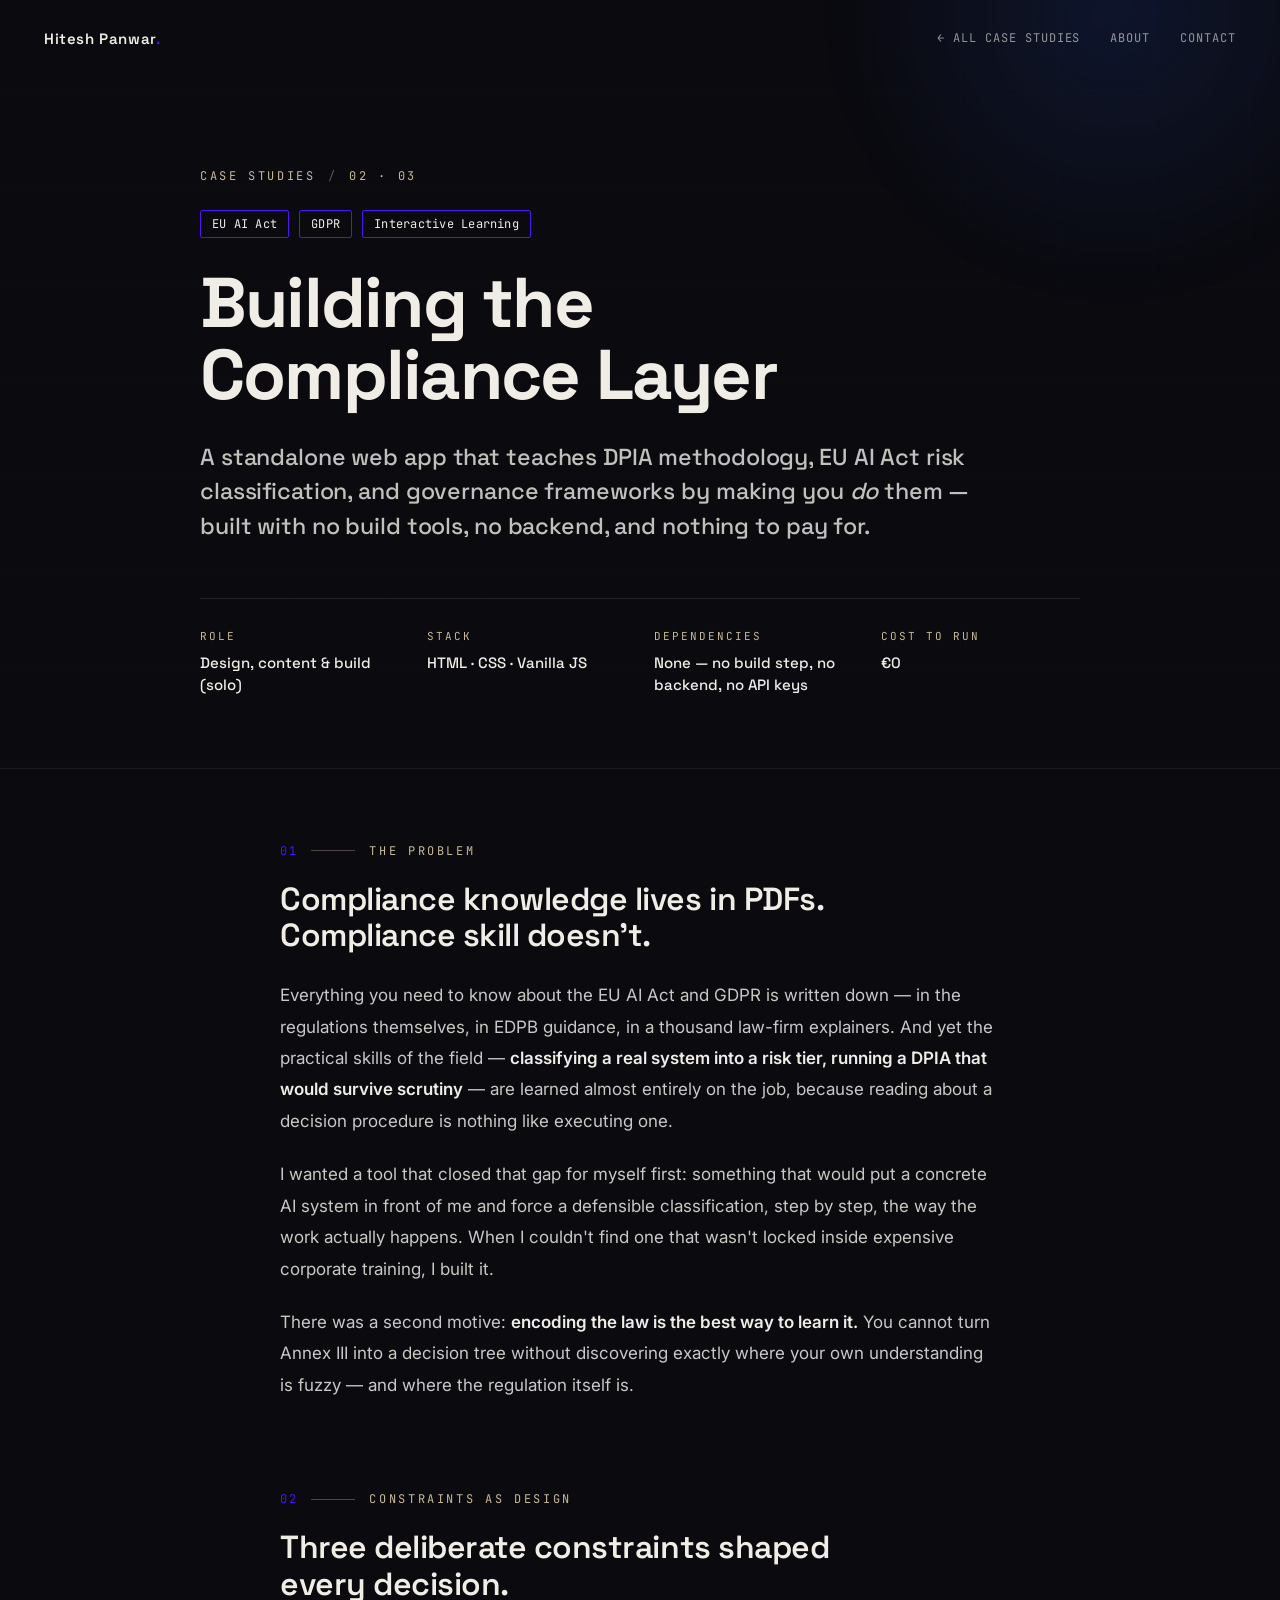
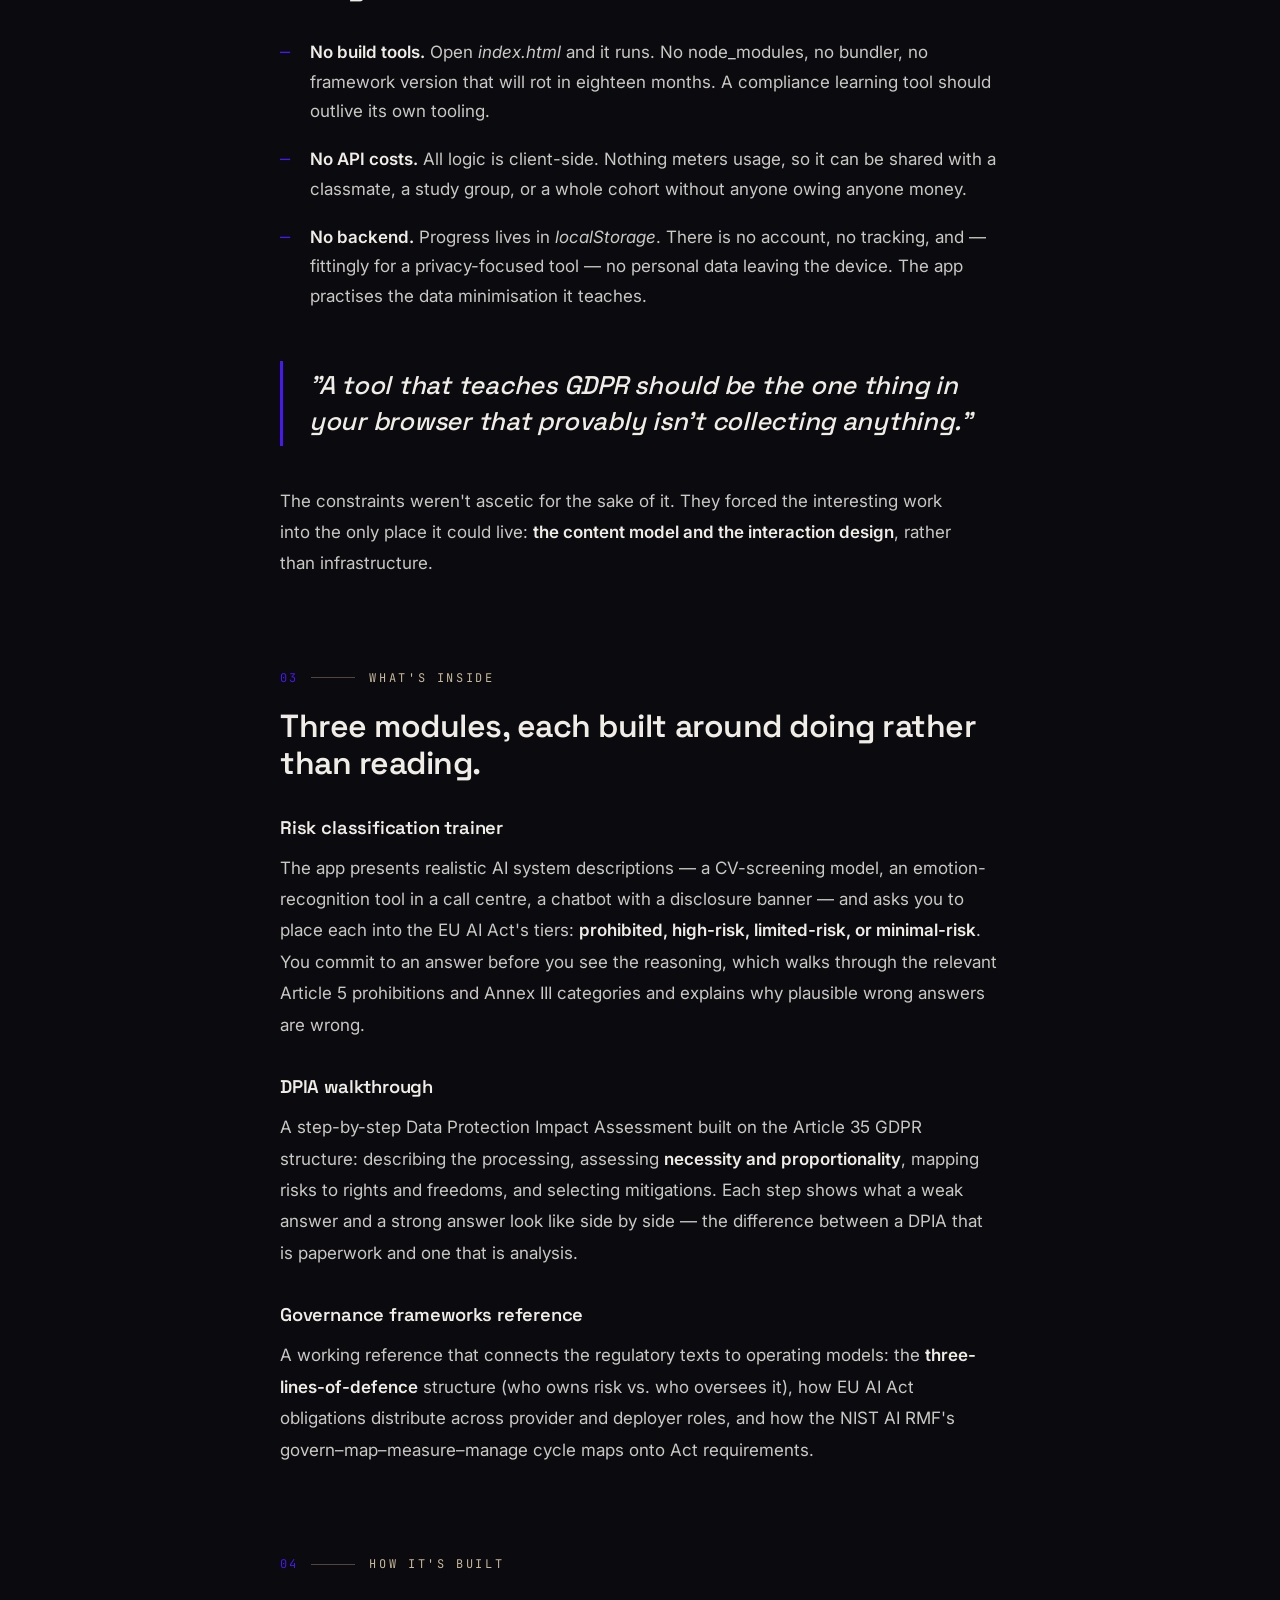
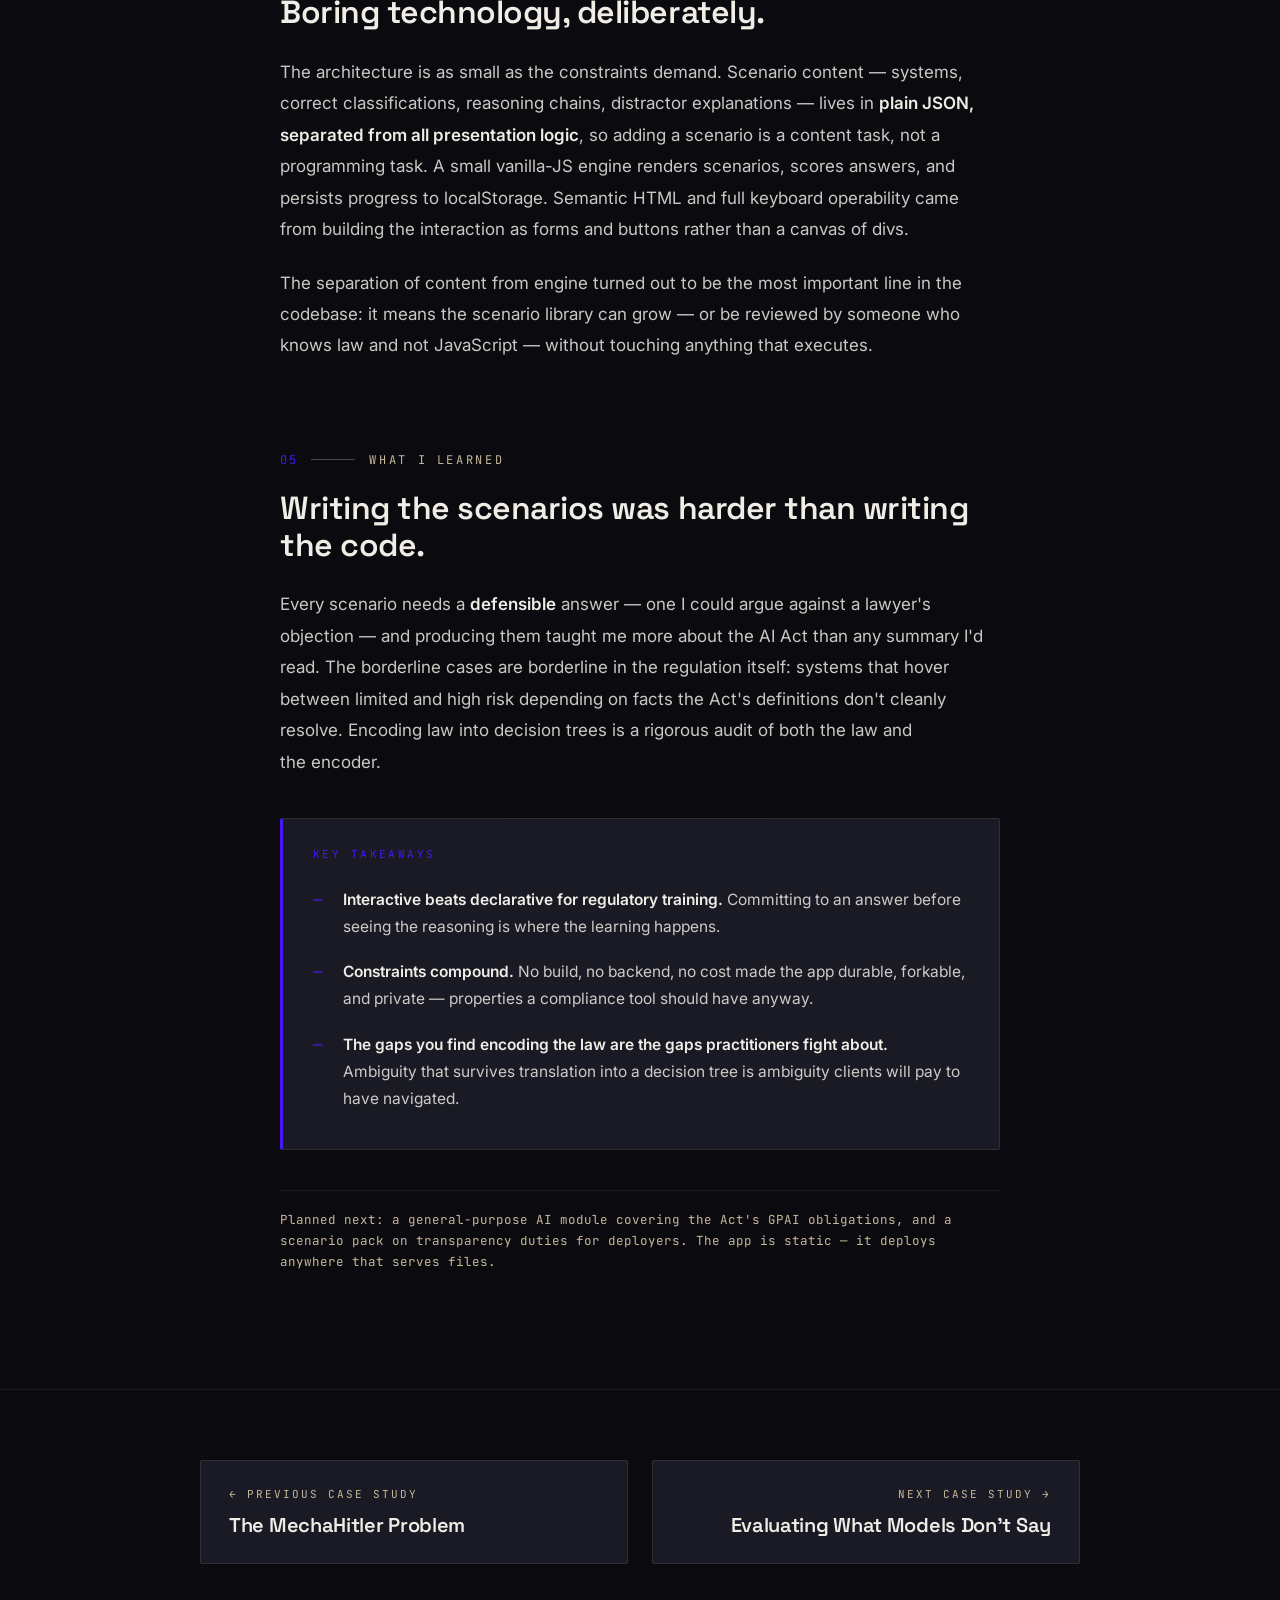
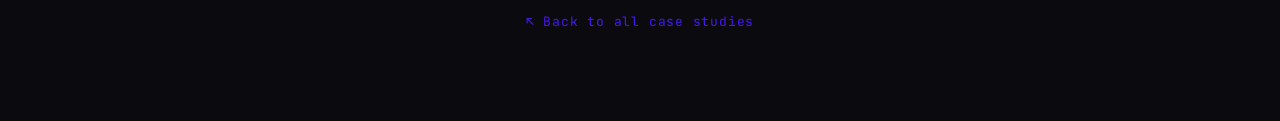
==== case-studies/compliance-layer.html @ a5f27a01 "added individual case study pages Co-Authored-By: Claude Haiku 4.5 <noreply@anthropic.com>" ====
<!DOCTYPE html>
<html lang="en">
<head>
  <meta charset="utf-8">
  <meta name="viewport" content="width=device-width, initial-scale=1">
  <title>Building the Compliance Layer — Case Study · Hitesh Panwar</title>
  <meta name="description" content="Designing and building a standalone AI compliance learning app — DPIA methodology, EU AI Act risk classification, and governance frameworks — with no build tools, no backend, and no API costs.">

  <link rel="icon" type="image/svg+xml" href="../assets/favicon.svg">

  <!-- Fonts -->
  <link rel="preconnect" href="https://fonts.googleapis.com">
  <link rel="preconnect" href="https://fonts.gstatic.com" crossorigin>
  <link href="https://fonts.googleapis.com/css2?family=Space+Grotesk:wght@400;500;600;700&family=JetBrains+Mono:wght@400;500;600;700&family=Inter:wght@400;500&display=swap" rel="stylesheet">

  <!-- Styles (order matters: tokens → base → animations → sections → responsive → case-study) -->
  <link rel="stylesheet" href="../css/tokens.css">
  <link rel="stylesheet" href="../css/base.css">
  <link rel="stylesheet" href="../css/animations.css">
  <link rel="stylesheet" href="../css/sections.css">
  <link rel="stylesheet" href="../css/responsive.css">
  <link rel="stylesheet" href="../css/case-study.css">
</head>
<body>
<div class="site">

  <!-- scroll progress -->
  <div class="progress" aria-hidden="true"></div>
  <!-- cursor glow -->
  <div class="glow" aria-hidden="true"></div>
  <!-- active section indicator -->
  <div class="indicator" aria-hidden="true"></div>

  <!-- ============ NAV ============ -->
  <nav class="nav" aria-label="Primary">
    <div class="nav-inner">
      <a href="../index.html" class="nav-logo">Hitesh Panwar<span class="accent-text">.</span></a>
      <div class="nav-links">
        <a href="../index.html#work" class="nav-link">← All Case Studies</a>
        <a href="../index.html#about" class="nav-link">About</a>
        <a href="../index.html#contact" class="nav-link">Contact</a>
      </div>
      <button class="burger" type="button" aria-label="Open menu" aria-expanded="false" aria-controls="mobile-menu">
        <span class="burger-line"></span>
        <span class="burger-line"></span>
      </button>
    </div>
  </nav>

  <!-- mobile fullscreen menu -->
  <div class="menu" id="mobile-menu">
    <a href="../index.html#work" class="menu-link">All Case Studies</a>
    <a href="../index.html#about" class="menu-link">About</a>
    <a href="../index.html#contact" class="menu-link">Contact</a>
  </div>

  <!-- ============ PAGE HEAD ============ -->
  <header class="study-head" data-section data-label="OVERVIEW">
    <div class="study-head-grid" aria-hidden="true"></div>
    <div class="study-head-glow" aria-hidden="true"></div>
    <div class="study-head-inner">
      <div class="study-eyebrow reveal-up" data-reveal="up">
        <a href="../index.html#work">Case Studies</a>
        <span class="study-eyebrow-sep" aria-hidden="true">/</span>
        <span>02 · 03</span>
      </div>
      <div class="study-tags reveal-up" data-reveal="up" data-delay="80">
        <span class="chip">EU AI Act</span>
        <span class="chip">GDPR</span>
        <span class="chip">Interactive Learning</span>
      </div>
      <h1 class="study-title reveal-up" data-reveal="up" data-delay="140">Building the Compliance Layer</h1>
      <p class="study-standfirst reveal-up" data-reveal="up" data-delay="220">A standalone web app that teaches DPIA methodology, EU AI Act risk classification, and governance frameworks by making you <em>do</em> them — built with no build tools, no backend, and nothing to pay for.</p>
      <dl class="study-meta reveal-up" data-reveal="up" data-delay="300">
        <div>
          <dt>Role</dt>
          <dd>Design, content &amp; build (solo)</dd>
        </div>
        <div>
          <dt>Stack</dt>
          <dd>HTML · CSS · Vanilla JS</dd>
        </div>
        <div>
          <dt>Dependencies</dt>
          <dd>None — no build step, no backend, no API keys</dd>
        </div>
        <div>
          <dt>Cost to run</dt>
          <dd>€0</dd>
        </div>
      </dl>
    </div>
  </header>

  <!-- ============ ARTICLE ============ -->
  <article class="study-body">

    <section class="study-section" data-section data-label="THE PROBLEM">
      <div class="study-wrap">
        <div class="study-kicker reveal-up" data-reveal="up">
          <span class="study-kicker-num">01</span>
          <span class="study-kicker-rule" aria-hidden="true"></span>
          <span class="study-kicker-label">The Problem</span>
        </div>
        <h2 class="study-h2">Compliance knowledge lives in PDFs. Compliance skill doesn't.</h2>
        <p>Everything you need to know about the EU AI Act and GDPR is written down — in the regulations themselves, in EDPB guidance, in a thousand law-firm explainers. And yet the practical skills of the field — <strong>classifying a real system into a risk tier, running a DPIA that would survive scrutiny</strong> — are learned almost entirely on the job, because reading about a decision procedure is nothing like executing one.</p>
        <p>I wanted a tool that closed that gap for myself first: something that would put a concrete AI system in front of me and force a defensible classification, step by step, the way the work actually happens. When I couldn't find one that wasn't locked inside expensive corporate training, I built it.</p>
        <p>There was a second motive: <strong>encoding the law is the best way to learn it.</strong> You cannot turn Annex III into a decision tree without discovering exactly where your own understanding is fuzzy — and where the regulation itself is.</p>
      </div>
    </section>

    <section class="study-section" data-section data-label="CONSTRAINTS">
      <div class="study-wrap">
        <div class="study-kicker reveal-up" data-reveal="up">
          <span class="study-kicker-num">02</span>
          <span class="study-kicker-rule" aria-hidden="true"></span>
          <span class="study-kicker-label">Constraints as Design</span>
        </div>
        <h2 class="study-h2">Three deliberate constraints shaped every decision.</h2>
        <ul class="study-list">
          <li><strong>No build tools.</strong> Open <em>index.html</em> and it runs. No node_modules, no bundler, no framework version that will rot in eighteen months. A compliance learning tool should outlive its own tooling.</li>
          <li><strong>No API costs.</strong> All logic is client-side. Nothing meters usage, so it can be shared with a classmate, a study group, or a whole cohort without anyone owing anyone money.</li>
          <li><strong>No backend.</strong> Progress lives in <em>localStorage</em>. There is no account, no tracking, and — fittingly for a privacy-focused tool — no personal data leaving the device. The app practises the data minimisation it teaches.</li>
        </ul>
        <div class="study-quote">
          <p>"A tool that teaches GDPR should be the one thing in your browser that provably isn't collecting anything."</p>
        </div>
        <p>The constraints weren't ascetic for the sake of it. They forced the interesting work into the only place it could live: <strong>the content model and the interaction design</strong>, rather than infrastructure.</p>
      </div>
    </section>

    <section class="study-section" data-section data-label="THE MODULES">
      <div class="study-wrap">
        <div class="study-kicker reveal-up" data-reveal="up">
          <span class="study-kicker-num">03</span>
          <span class="study-kicker-rule" aria-hidden="true"></span>
          <span class="study-kicker-label">What's Inside</span>
        </div>
        <h2 class="study-h2">Three modules, each built around doing rather than reading.</h2>
        <h3 class="study-h3">Risk classification trainer</h3>
        <p>The app presents realistic AI system descriptions — a CV-screening model, an emotion-recognition tool in a call centre, a chatbot with a disclosure banner — and asks you to place each into the EU AI Act's tiers: <strong>prohibited, high-risk, limited-risk, or minimal-risk</strong>. You commit to an answer before you see the reasoning, which walks through the relevant Article 5 prohibitions and Annex III categories and explains why plausible wrong answers are wrong.</p>
        <h3 class="study-h3">DPIA walkthrough</h3>
        <p>A step-by-step Data Protection Impact Assessment built on the Article 35 GDPR structure: describing the processing, assessing <strong>necessity and proportionality</strong>, mapping risks to rights and freedoms, and selecting mitigations. Each step shows what a weak answer and a strong answer look like side by side — the difference between a DPIA that is paperwork and one that is analysis.</p>
        <h3 class="study-h3">Governance frameworks reference</h3>
        <p>A working reference that connects the regulatory texts to operating models: the <strong>three-lines-of-defence</strong> structure (who owns risk vs. who oversees it), how EU AI Act obligations distribute across provider and deployer roles, and how the NIST AI RMF's govern–map–measure–manage cycle maps onto Act requirements.</p>
      </div>
    </section>

    <section class="study-section" data-section data-label="THE BUILD">
      <div class="study-wrap">
        <div class="study-kicker reveal-up" data-reveal="up">
          <span class="study-kicker-num">04</span>
          <span class="study-kicker-rule" aria-hidden="true"></span>
          <span class="study-kicker-label">How It's Built</span>
        </div>
        <h2 class="study-h2">Boring technology, deliberately.</h2>
        <p>The architecture is as small as the constraints demand. Scenario content — systems, correct classifications, reasoning chains, distractor explanations — lives in <strong>plain JSON, separated from all presentation logic</strong>, so adding a scenario is a content task, not a programming task. A small vanilla-JS engine renders scenarios, scores answers, and persists progress to localStorage. Semantic HTML and full keyboard operability came from building the interaction as forms and buttons rather than a canvas of divs.</p>
        <p>The separation of content from engine turned out to be the most important line in the codebase: it means the scenario library can grow — or be reviewed by someone who knows law and not JavaScript — without touching anything that executes.</p>
      </div>
    </section>

    <section class="study-section" data-section data-label="LESSONS">
      <div class="study-wrap">
        <div class="study-kicker reveal-up" data-reveal="up">
          <span class="study-kicker-num">05</span>
          <span class="study-kicker-rule" aria-hidden="true"></span>
          <span class="study-kicker-label">What I Learned</span>
        </div>
        <h2 class="study-h2">Writing the scenarios was harder than writing the code.</h2>
        <p>Every scenario needs a <strong>defensible</strong> answer — one I could argue against a lawyer's objection — and producing them taught me more about the AI Act than any summary I'd read. The borderline cases are borderline in the regulation itself: systems that hover between limited and high risk depending on facts the Act's definitions don't cleanly resolve. Encoding law into decision trees is a rigorous audit of both the law and the encoder.</p>
        <div class="study-callout">
          <div class="study-callout-label">Key Takeaways</div>
          <ul class="study-list">
            <li><strong>Interactive beats declarative for regulatory training.</strong> Committing to an answer before seeing the reasoning is where the learning happens.</li>
            <li><strong>Constraints compound.</strong> No build, no backend, no cost made the app durable, forkable, and private — properties a compliance tool should have anyway.</li>
            <li><strong>The gaps you find encoding the law are the gaps practitioners fight about.</strong> Ambiguity that survives translation into a decision tree is ambiguity clients will pay to have navigated.</li>
          </ul>
        </div>
        <div class="study-note">
          <p>Planned next: a general-purpose AI module covering the Act's GPAI obligations, and a scenario pack on transparency duties for deployers. The app is static — it deploys anywhere that serves files.</p>
        </div>
      </div>
    </section>

  </article>

  <!-- ============ PAGER ============ -->
  <footer class="study-pager">
    <div class="study-pager-inner">
      <a class="study-pager-link" href="mechahitler.html">
        <span class="study-pager-dir">← Previous Case Study</span>
        <span class="study-pager-title">The MechaHitler Problem</span>
      </a>
      <a class="study-pager-link is-next" href="evaluating-models.html">
        <span class="study-pager-dir">Next Case Study →</span>
        <span class="study-pager-title">Evaluating What Models Don't Say</span>
      </a>
      <div class="study-pager-all">
        <a href="../index.html#work">↖ Back to all case studies</a>
      </div>
    </div>
  </footer>

</div>

<script type="module" src="../js/case-page.js"></script>
</body>
</html>
---- css/tokens.css ----
/* ============================================================
   tokens.css — Design tokens (single source of truth)
   ------------------------------------------------------------
   Every colour, font-family and breakpoint used anywhere in the
   site is declared here. Other stylesheets reference these via
   var(); they should contain NO raw hex values or font literals.

   Colour note: there are TWO blues on purpose.
     --accent  (#4718f2) is the tweakable brand accent — progress
               bar, chips, buttons, card hovers, loader bar.
     --signal  (#2D5BE3) is the neural-network / glow blue and the
               ::selection colour. It is intentionally distinct
               from --accent; do not merge them.

   The *-rgb tokens hold bare "r,g,b" triplets so any opacity can
   be composed with rgba(var(--fg-rgb), 0.32) without inventing a
   new token per alpha value.
   ============================================================ */

:root {
  /* ---- Core colours ---- */
  --bg:      #0A0A0F;   /* page background            */
  --panel:   #1A1A24;   /* raised panels / cards      */
  --fg:      #F0EDE6;   /* primary foreground / text  */
  --tan:     #C8B89A;   /* muted secondary text       */
  --accent:  #4718f2;   /* tweakable brand accent     */
  --signal:  #2D5BE3;   /* neural network + glow blue */

  /* ---- RGB triplets (compose with rgba(var(--x-rgb), a)) ---- */
  --bg-rgb:     10, 10, 15;
  --fg-rgb:     240, 237, 230;
  --tan-rgb:    200, 184, 154;
  --signal-rgb: 45, 91, 227;

  /* ---- Derived single-use colours ---- */
  --nav-scrim: rgba(var(--bg-rgb), 0.82);  /* frosted sticky-nav background */

  /* ---- Typography ---- */
  --font-display: 'Space Grotesk', sans-serif;  /* headlines, nav, UI    */
  --font-mono:    'JetBrains Mono', monospace;   /* labels, tags, data    */
  --font-body:    'Inter', sans-serif;           /* body copy             */

  /* ---- Breakpoints (reference values) ----
     NOTE: CSS media queries cannot read custom properties, so the
     @media rules in responsive.css use these literals directly.
     They are mirrored here for documentation and for any JS that
     needs them (see js/* matchMedia calls: 1025 / 768 / hover). */
  --bp-lg: 1024px;   /* tablet / small laptop  */
  --bp-md: 768px;    /* mobile nav + nn fallback */
  --bp-sm: 480px;    /* tight phones           */
}
---- css/base.css ----
/* ============================================================
   base.css — resets, document defaults, shared primitives
   ============================================================ */

*,
*::before,
*::after { margin: 0; padding: 0; box-sizing: border-box; }

html { scroll-behavior: smooth; }

html,
body {
  min-height: 100%;
  background: var(--bg);
}

body {
  color: var(--fg);
  font-family: var(--font-display);
}

::selection {
  background: var(--signal);
  color: var(--fg);
}

/* Root site wrapper — owns the colour context and the reveal flag. */
.site {
  position: relative;
  width: 100%;
  overflow-x: hidden;
  background: var(--bg);
  color: var(--fg);
  font-family: var(--font-display);
}

/* Horizontal scroller — hide scrollbar cross-browser. */
.hscroll {
  scrollbar-width: none;
  -ms-overflow-style: none;
}
.hscroll::-webkit-scrollbar { display: none; width: 0; height: 0; }

/* ---- Shared type primitives (reused across sections) ---- */

/* Small uppercase mono eyebrow above section headings. */
.eyebrow {
  font-family: var(--font-mono);
  font-size: 12px;
  letter-spacing: 0.25em;
  text-transform: uppercase;
  color: var(--tan);
}

/* Section heading (the "Three problems…" style lines). */
.section-heading {
  margin-top: 14px;
  font-weight: 500;
  font-size: clamp(1.9rem, 3.8vw, 2.4rem);
  letter-spacing: -0.015em;
  color: var(--fg);
}

/* Accessible-only text (used for SVG / icon labelling). */
.sr-only {
  position: absolute;
  width: 1px; height: 1px;
  padding: 0; margin: -1px;
  overflow: hidden;
  clip: rect(0, 0, 0, 0);
  white-space: nowrap;
  border: 0;
}

/* Generic content max-width wrapper used by several sections. */
.wrap { max-width: 1280px; margin: 0 auto; width: 100%; }
---- css/animations.css ----
/* ============================================================
   animations.css — keyframes, reveal/fade transitions,
   and the consolidated prefers-reduced-motion rules.
   ============================================================ */

/* ---------- Keyframes ---------- */

/* Loader marquee rows (opposite directions). Duration is set per
   row in sections.css (.marquee-row-1/2/3). */
@keyframes mqa { 0% { transform: translate3d(0, 0, 0); }   100% { transform: translate3d(-50%, 0, 0); } }
@keyframes mqb { 0% { transform: translate3d(-50%, 0, 0); } 100% { transform: translate3d(0, 0, 0); } }

/* "Available" status dot in the hero eyebrow. */
@keyframes pulseDot { 0%, 100% { opacity: 1; transform: scale(1); } 50% { opacity: 0.35; transform: scale(0.7); } }

/* Scroll-cue tick at the bottom of the hero. */
@keyframes scrollBob { 0%, 100% { transform: translateY(0); } 50% { transform: translateY(7px); } }

/* Idle "breathing" of neural-network nodes. */
@keyframes nnFloat { 0%, 100% { opacity: 0.58; } 50% { opacity: 1; } }

/* ---------- Hero loader reveal (motion only) ----------
   Structural layout for these elements lives in sections.css;
   here we only define the transition + the .is-revealed end-state,
   which js/loader.js toggles by adding .is-revealed to .site. */
.loader {
  transform: translateY(0);
  transition: transform 1.05s cubic-bezier(0.76, 0, 0.24, 1);
}
.is-revealed .loader {
  transform: translateY(-101%);
  pointer-events: none;
}
.loader-bar { transition: width 0.12s linear, opacity 0.4s ease; }
.is-revealed .loader-bar { opacity: 0; }

/* ---------- Hero character reveal ----------
   Each letter is a .char; per-letter transition-delay is assigned
   in js/loader.js. .site.is-revealed flips them to visible. */
.char {
  display: inline-block;
  white-space: pre;
  opacity: 0;
  transform: translateY(0.85em);
  filter: blur(8px);
  transition: opacity 0.6s ease,
              transform 0.75s cubic-bezier(0.2, 0.85, 0.25, 1),
              filter 0.75s ease;
}
.is-revealed .char {
  opacity: 1;
  transform: translateY(0);
  filter: blur(0px);
}

/* ---------- Hero fade-in group (eyebrow, nav, positioning, meta) ----------
   Base hidden state; per-element transition-delay set in js/loader.js. */
.hero-fade {
  opacity: 0;
  transform: translateY(14px);
  transition: opacity 0.9s ease,
              transform 0.9s cubic-bezier(0.2, 0.85, 0.25, 1);
}
.is-revealed .hero-fade {
  opacity: 1;
  transform: none;
}

/* ---------- Scroll-reveal ----------
   Elements start hidden; js/scroll.js adds .is-shown (and the staggered
   data-delay inline) when the element enters the viewport. The visible
   end-states are defined just below. */
.reveal-up {
  opacity: 0;
  transform: translateY(24px);
  transition: opacity 0.8s ease, transform 0.8s ease;
}
.reveal-far { transform: translateY(28px); }            /* skill columns */
.reveal-contact {
  opacity: 0;
  transform: translateY(28px);
  transition: opacity 0.9s ease, transform 0.9s ease;
}
.reveal-wipe {
  clip-path: inset(0 100% 0 0);
  transition: clip-path 1.1s cubic-bezier(0.76, 0, 0.24, 1);
}
/* Visible end-state — js/scroll.js adds .is-shown when the element
   scrolls into view (with the staggered data-delay applied inline). */
.reveal-up.is-shown,
.reveal-far.is-shown,
.reveal-contact.is-shown { opacity: 1; transform: none; }
.reveal-wipe.is-shown { clip-path: inset(0 0 0 0); }
/* NOTE: project cards combine reveal + hover transitions in one
   declaration, so their hidden + .is-shown states live on .proj-card
   in sections.css to keep the transition list intact. */

/* ---------- Neural-network idle delays ----------
   Index maps to delay = index * 0.35s (inputs 0–4, hidden 5–8,
   outputs 9–11). Applied as the initial animation; js/neural-network.js
   may override per interaction. */
.nn-idle-0  { animation: nnFloat 2.6s ease-in-out 0.00s infinite; }
.nn-idle-1  { animation: nnFloat 2.6s ease-in-out 0.35s infinite; }
.nn-idle-2  { animation: nnFloat 2.6s ease-in-out 0.70s infinite; }
.nn-idle-3  { animation: nnFloat 2.6s ease-in-out 1.05s infinite; }
.nn-idle-4  { animation: nnFloat 2.6s ease-in-out 1.40s infinite; }
.nn-idle-5  { animation: nnFloat 2.6s ease-in-out 1.75s infinite; }
.nn-idle-6  { animation: nnFloat 2.6s ease-in-out 2.10s infinite; }
.nn-idle-7  { animation: nnFloat 2.6s ease-in-out 2.45s infinite; }
.nn-idle-8  { animation: nnFloat 2.6s ease-in-out 2.80s infinite; }
.nn-idle-9  { animation: nnFloat 2.6s ease-in-out 3.15s infinite; }
.nn-idle-10 { animation: nnFloat 2.6s ease-in-out 3.50s infinite; }
.nn-idle-11 { animation: nnFloat 2.6s ease-in-out 3.85s infinite; }

/* ============================================================
   prefers-reduced-motion — consolidated from the original inline
   <style> block plus the JS guards (loader skipped, nn idle off,
   reveals shown instantly). Marquee / pulseDot / scrollBob are left
   running to match the original behaviour exactly.
   ============================================================ */
@media (prefers-reduced-motion: reduce) {
  .reveal-up,
  .reveal-far,
  .reveal-contact,
  .reveal-wipe,
  [data-reveal] {
    opacity: 1 !important;
    transform: none !important;
    clip-path: none !important;
    transition: none !important;
    transition-delay: 0s !important;
  }
  .char,
  .hero-fade {
    opacity: 1 !important;
    transform: none !important;
    filter: none !important;
    transition: none !important;
    transition-delay: 0s !important;
  }
  .loader,
  .loader-bar { transition: none !important; }
  [data-nn] { animation: none !important; }   /* parity with idle('') */
  * { scroll-behavior: auto !important; }
}
---- css/sections.css ----
/* ============================================================
   sections.css — structural / layout styles, per section.
   Colours and fonts come from tokens.css via var().
   Motion/reveal lives in animations.css.
   ============================================================ */

/* Small reusable accent-coloured inline span (logo dot, quote word,
   stat suffix, etc.). */
.accent-text { color: var(--accent); }

/* ---------- Fixed overlays ---------- */
.progress {
  position: fixed; top: 0; left: 0;
  height: 2px; width: 0%;
  background: var(--accent);
  z-index: 9999;
  box-shadow: 0 0 10px var(--accent);
}
.glow {
  position: fixed; top: 0; left: 0;
  width: 400px; height: 400px;
  border-radius: 50%;
  pointer-events: none;
  z-index: 9998;
  background: radial-gradient(circle, rgba(var(--signal-rgb), 0.10), transparent 65%);
  mix-blend-mode: screen;
  transform: translate(-1000px, -1000px);
  will-change: transform;
}
.indicator {
  position: fixed; top: 80px; left: 44px;
  z-index: 9000;
  font-family: var(--font-mono);
  font-size: 11px; letter-spacing: 0.2em;
  color: var(--tan);
  opacity: 0;
  transition: opacity 0.4s ease;
}

/* ---------- Nav ---------- */
.nav {
  position: fixed; top: 0; left: 0; right: 0;
  z-index: 9000;
  background: transparent;
  border-bottom: 1px solid transparent;
  transition: background 0.4s ease, backdrop-filter 0.4s ease, border-color 0.4s ease;
}
.nav-inner {
  display: flex; align-items: center; justify-content: space-between;
  padding: 22px 44px;
}
.nav-logo {
  font-weight: 600; font-size: 15px; letter-spacing: 0.04em;
  color: var(--fg); text-decoration: none;
}
.nav-links { display: flex; gap: 30px; align-items: center; }
.nav-link {
  font-family: var(--font-mono);
  font-size: 12px; letter-spacing: 0.08em; text-transform: uppercase;
  color: rgba(var(--fg-rgb), 0.6);
  text-decoration: none;
  transition: color 0.25s ease;
  display: inline-flex; align-items: center; min-height: 32px;
}
.nav-link:hover { color: var(--accent); }

.burger {
  display: none;
  flex-direction: column; align-items: center; justify-content: center;
  gap: 6px; width: 44px; height: 44px;
  background: transparent; border: none; cursor: pointer;
  padding: 10px; margin-right: -10px;
}
.burger-line {
  display: block; width: 24px; height: 2px;
  background: var(--fg);
  transition: transform 0.3s ease;
  transform-origin: center;
}

/* ---------- Mobile fullscreen menu ---------- */
.menu {
  position: fixed; inset: 0;
  z-index: 9500;
  background: var(--bg);
  display: flex; flex-direction: column; align-items: center; justify-content: center;
  gap: 24px;
  transform: translateX(100%);
  transition: transform 0.45s cubic-bezier(0.76, 0, 0.24, 1);
}
.menu-link {
  font-family: var(--font-display);
  font-weight: 500; font-size: 32px; letter-spacing: -0.01em;
  color: var(--fg); text-decoration: none;
  padding: 8px 20px; min-height: 44px;
  display: flex; align-items: center;
}
.menu-link:hover { color: var(--accent); }

/* ---------- Hero ---------- */
.hero {
  position: relative; z-index: 1;
  width: 100%; height: 100vh; min-height: 600px;
  overflow: hidden;
  background: var(--bg);
}
.hero-grid {
  position: absolute; inset: 0;
  pointer-events: none; opacity: 0.5;
  background-image:
    repeating-linear-gradient(90deg, rgba(var(--signal-rgb), 0.06) 0 1px, transparent 1px 96px),
    repeating-linear-gradient(0deg, rgba(var(--fg-rgb), 0.025) 0 1px, transparent 1px 96px);
}
.hero-glow {
  position: absolute; top: -30%; right: -10%;
  width: 55vw; height: 55vw;
  pointer-events: none;
  background: radial-gradient(circle, rgba(var(--signal-rgb), 0.18), transparent 62%);
  filter: blur(20px);
}
.hero-meta-tr {
  position: absolute; top: 88px; right: 44px; z-index: 10;
  font-family: var(--font-mono);
  font-size: 11px; letter-spacing: 0.14em;
  color: rgba(var(--fg-rgb), 0.32);
  text-align: right;
}
.hero-meta-bl {
  position: absolute; bottom: 30px; left: 44px; z-index: 10;
  font-family: var(--font-mono);
  font-size: 11px; letter-spacing: 0.14em;
  color: rgba(var(--fg-rgb), 0.32);
}
.hero-main {
  position: absolute; inset: 0;
  display: flex; flex-direction: column; justify-content: center;
  padding: 0 44px; z-index: 10;
}
.hero-inner { max-width: 1140px; }
.hero-eyebrow {
  display: flex; align-items: center; gap: 11px; margin-bottom: 30px;
  font-family: var(--font-mono);
  font-size: 12px; letter-spacing: 0.16em; text-transform: uppercase;
  color: rgba(var(--fg-rgb), 0.62);
}
.avail-dot {
  width: 8px; height: 8px; border-radius: 50%;
  background: var(--accent);
  animation: pulseDot 2.4s ease-in-out infinite;
  box-shadow: 0 0 12px var(--accent);
}
.hero-name {
  display: flex; flex-wrap: wrap; column-gap: 0.26em;
  font-weight: 700; line-height: 0.92; letter-spacing: -0.025em;
  font-size: clamp(3.4rem, 9.5vw, 8.4rem);
  margin-bottom: 24px;
}
.word { display: inline-flex; }
.hero-name .word { overflow: hidden; padding-bottom: 0.05em; }
.hero-subtitle {
  display: flex; flex-wrap: wrap; column-gap: 0.3em;
  font-family: var(--font-mono);
  font-weight: 400; font-size: clamp(0.85rem, 1.85vw, 1.32rem);
  letter-spacing: 0.01em;
  color: rgba(var(--fg-rgb), 0.82);
  margin-bottom: 46px; max-width: 920px;
}
.hero-positioning {
  display: flex; gap: 22px; align-items: stretch; max-width: 760px;
}
.hero-pos-bar {
  flex: none; width: 3px;
  background: var(--accent); border-radius: 2px;
}
.hero-pos-text {
  font-weight: 500; font-size: clamp(1.25rem, 2.6vw, 2.05rem);
  line-height: 1.28; letter-spacing: -0.01em;
  text-wrap: pretty; color: var(--fg);
}
.scroll-cue {
  position: absolute; bottom: 28px; right: 44px; z-index: 10;
  display: flex; flex-direction: column; align-items: center; gap: 9px;
}
.scroll-cue-label {
  font-family: var(--font-mono);
  font-size: 11px; letter-spacing: 0.16em;
  color: rgba(var(--fg-rgb), 0.4);
}
.scroll-cue-line {
  width: 1px; height: 34px;
  background: linear-gradient(rgba(var(--fg-rgb), 0.4), transparent);
  animation: scrollBob 1.8s ease-in-out infinite;
}

/* ---------- Hero loader ---------- */
.loader {
  position: absolute; inset: 0; z-index: 50;
  background: var(--bg);
  display: flex; flex-direction: column; justify-content: center;
  overflow: hidden;
}
.loader-marquees {
  display: flex; flex-direction: column;
  gap: clamp(6px, 1.2vh, 18px); width: 100%;
}
.marquee-row { display: flex; width: max-content; will-change: transform; }
.marquee-row-1 { animation: mqa 24s linear infinite; }
.marquee-row-2 { animation: mqb 19s linear infinite; }
.marquee-row-3 { animation: mqa 27s linear infinite; }
.mq {
  display: inline-flex; flex: none;
  font-family: var(--font-mono);
  white-space: nowrap;
}
.mq-1 {
  font-weight: 600; font-size: clamp(2rem, 5.5vw, 4.6rem);
  letter-spacing: -0.01em; color: rgba(var(--fg-rgb), 0.9);
}
.mq-2 {
  font-weight: 700; font-size: clamp(2.6rem, 7.5vw, 6.6rem);
  letter-spacing: -0.015em; color: var(--accent);
}
.mq-3 {
  font-weight: 600; font-size: clamp(2rem, 5.5vw, 4.6rem);
  letter-spacing: -0.01em; color: rgba(var(--fg-rgb), 0.28);
}
.loader-status {
  position: absolute; bottom: 36px; left: 44px; right: 44px;
  display: flex; align-items: flex-end; justify-content: space-between;
}
.loader-status-label {
  font-family: var(--font-mono);
  font-size: 12px; letter-spacing: 0.16em; text-transform: uppercase;
  color: rgba(var(--fg-rgb), 0.45);
}
.loader-count {
  font-family: var(--font-mono);
  font-weight: 600; font-size: clamp(2rem, 6vw, 4rem);
  line-height: 1; color: var(--fg);
  font-variant-numeric: tabular-nums;
}
.loader-count-pct {
  color: var(--accent); font-size: 0.4em;
  vertical-align: top; margin-left: 2px;
}
.loader-bar {
  position: absolute; bottom: 0; left: 0;
  height: 2px; width: 0;
  background: var(--accent);
  box-shadow: 0 0 14px var(--accent);
}

/* ---------- About ---------- */
.about {
  scroll-margin-top: 90px;
  background: var(--panel);
  padding: clamp(96px, 15vh, 160px) 44px;
}
.about-grid {
  max-width: 1280px; margin: 0 auto;
  display: grid; grid-template-columns: 1.05fr 1fr;
  gap: 72px; align-items: center;
}
.about-quote {
  font-style: italic; font-weight: 500;
  font-size: clamp(2.6rem, 6vw, 4.5rem);
  line-height: 1.02; letter-spacing: -0.02em;
  color: var(--fg);
}
.about-bio {
  font-family: var(--font-body);
  font-size: 16px; line-height: 1.75;
  color: var(--tan); max-width: 520px;
}
.about-chips {
  display: flex; flex-wrap: wrap; gap: 12px; margin-top: 32px;
}
.chip {
  font-family: var(--font-mono);
  font-size: 12px; letter-spacing: 0.02em;
  color: var(--fg);
  border: 1px solid var(--accent);
  padding: 5px 11px; border-radius: 2px; white-space: nowrap;
}

/* ---------- Neural network ---------- */
.network {
  scroll-margin-top: 90px;
  background: var(--bg);
  padding: clamp(80px, 12vh, 130px) 44px;
  min-height: 100vh;
  display: flex; flex-direction: column;
}
.nn-header { max-width: 1280px; margin: 0 auto; width: 100%; }
.nn-heading {
  margin-top: 14px; font-weight: 500;
  font-size: clamp(1.7rem, 3.4vw, 2rem);
  line-height: 1.2; letter-spacing: -0.015em;
  color: var(--fg); max-width: 760px; text-wrap: pretty;
}
.nn-body {
  flex: 1; display: flex; align-items: center; justify-content: center;
  max-width: 1280px; margin: 18px auto 0; width: 100%;
}
.nn-svg {
  width: 100%; height: auto; max-height: 74vh;
  display: block; overflow: visible;
}
/* SVG primitives */
.nn-line { stroke: var(--tan); stroke-opacity: 0.08; stroke-width: 1; }
.nn-hidden { fill: none; stroke: var(--tan); stroke-opacity: 0.4; stroke-width: 1.5; }
.nn-output { fill: rgba(var(--fg-rgb), 0.08); stroke: var(--fg); stroke-width: 1.5; cursor: pointer; }
.nn-input  { fill: rgba(var(--signal-rgb), 0.1); stroke: var(--signal); stroke-width: 1.5; cursor: pointer; }
/* Keyboard focus ring for interactive neurons */
.nn-input:focus-visible,
.nn-output:focus-visible { outline: none; stroke: var(--signal); stroke-width: 3; }
.nn-label-in  { font-family: var(--font-mono); font-size: 13px; fill: var(--fg); fill-opacity: 0.85; pointer-events: none; }
.nn-label-out { font-family: var(--font-mono); font-size: 13px; fill: var(--fg); fill-opacity: 0.7; pointer-events: none; }
.nn-tspan { fill: var(--signal); }

/* Mobile fallback */
.nn-mobile { width: 100%; }
.nn-mobile-label {
  font-family: var(--font-mono);
  font-size: 11px; letter-spacing: 0.18em; color: var(--tan);
  margin-bottom: 14px;
}
.nn-mobile-skills { display: flex; flex-wrap: wrap; gap: 10px; margin-bottom: 34px; }
.nn-mskill {
  font-family: var(--font-mono);
  font-size: 13px; color: var(--fg);
  background: rgba(var(--signal-rgb), 0.1);
  border: 1px solid var(--signal);
  padding: 11px 14px; border-radius: 2px; min-height: 44px; cursor: pointer;
  transition: background 0.25s ease, box-shadow 0.25s ease;
}
.nn-mobile-label-row {
  display: flex; align-items: center; gap: 10px;
  font-family: var(--font-mono);
  font-size: 11px; letter-spacing: 0.18em; color: var(--tan);
  margin-bottom: 14px;
}
.nn-mobile-rule { flex: 1; height: 1px; background: rgba(var(--tan-rgb), 0.2); }
.nn-mobile-outs { display: flex; flex-direction: column; gap: 12px; }
.nn-mout {
  text-align: left;
  font-family: var(--font-display);
  font-weight: 500; font-size: 1.05rem; color: var(--fg);
  background: var(--panel);
  border: 1px solid rgba(var(--fg-rgb), 0.12);
  padding: 18px; border-radius: 2px; min-height: 56px; cursor: pointer;
  transition: border-color 0.3s ease, box-shadow 0.3s ease, transform 0.3s ease;
}
.nn-foot {
  max-width: 1280px; margin: 24px auto 0; width: 100%;
  font-family: var(--font-mono);
  font-size: 12px; letter-spacing: 0.12em; color: var(--tan); text-align: center;
}

/* ---------- Stats ---------- */
.stats {
  background: var(--bg);
  padding: clamp(64px, 9vh, 96px) 44px;
  border-top: 1px solid rgba(var(--tan-rgb), 0.2);
  border-bottom: 1px solid rgba(var(--tan-rgb), 0.2);
}
.stats-grid {
  max-width: 1280px; margin: 0 auto;
  display: flex; flex-wrap: wrap; gap: 48px; justify-content: space-between;
}
.stat { flex: 1 1 220px; }
.stat-num {
  font-weight: 700; font-size: clamp(3.4rem, 7vw, 5rem);
  line-height: 0.9; letter-spacing: -0.03em; color: var(--fg);
}
.stat-label {
  margin-top: 16px;
  font-family: var(--font-mono);
  font-size: 13px; letter-spacing: 0.12em; text-transform: uppercase;
  color: var(--tan);
}

/* ---------- Case studies ---------- */
.cases {
  scroll-margin-top: 90px;
  background: var(--bg);
  padding: clamp(96px, 14vh, 150px) 0;
}
.cases-header { max-width: 1280px; margin: 0 auto; padding: 0 44px; }
.cs-rail {
  margin-top: 52px;
  display: flex; gap: 28px;
  overflow-x: auto;
  padding: 8px 44px 48px;
  scroll-snap-type: x proximity;
}
.cs-card {
  scroll-snap-align: start; flex: none;
  width: 500px; max-width: 84vw; height: min(72vh, 620px);
  background: var(--panel);
  border: 1px solid rgba(var(--fg-rgb), 0.1);
  border-radius: 2px; padding: 40px;
  display: flex; flex-direction: column; justify-content: space-between;
  transition: border-color 0.3s ease;
}
.cs-card:hover { border-color: var(--accent); }
.cs-num { font-family: var(--font-mono); font-size: 13px; letter-spacing: 0.1em; color: var(--tan); }
.cs-tag {
  display: inline-block;
  font-family: var(--font-mono);
  font-size: 11px; letter-spacing: 0.02em; color: var(--fg);
  border: 1px solid var(--accent);
  padding: 5px 11px; border-radius: 2px; margin-bottom: 22px;
}
.cs-title {
  font-weight: 600; font-size: clamp(1.7rem, 2.6vw, 2.1rem);
  line-height: 1.05; letter-spacing: -0.02em; color: var(--fg); margin-bottom: 16px;
}
.cs-desc {
  font-family: var(--font-body);
  font-size: 15px; line-height: 1.65; color: var(--tan); margin-bottom: 26px;
}
.cs-link {
  font-family: var(--font-mono);
  font-size: 13px; letter-spacing: 0.04em; color: var(--accent);
  text-decoration: none;
  border-bottom: 1px solid transparent;
  transition: border-color 0.25s ease;
}
.cs-link:hover { border-color: var(--accent); }
.desk-hint {
  max-width: 1280px; margin: 0 auto; padding: 0 44px;
  font-family: var(--font-mono);
  font-size: 11px; letter-spacing: 0.16em; color: rgba(var(--fg-rgb), 0.32);
}
.swipe-hint {
  margin: 10px auto 0; padding: 0 44px;
  font-family: var(--font-mono);
  font-size: 11px; letter-spacing: 0.16em; color: rgba(var(--fg-rgb), 0.4);
  text-align: center;
}

/* ---------- Skills ---------- */
.skills {
  scroll-margin-top: 90px;
  background: var(--panel);
  padding: clamp(96px, 14vh, 150px) 44px;
}
.skills-grid {
  margin-top: 60px;
  display: grid; grid-template-columns: repeat(3, 1fr); gap: 48px;
}
.skill-col-label {
  font-weight: 600; font-size: 1.15rem; letter-spacing: -0.01em; color: var(--fg);
  padding-bottom: 18px; margin-bottom: 8px;
  border-bottom: 1px solid rgba(var(--fg-rgb), 0.1);
}
.skill-item {
  font-family: var(--font-body);
  font-size: 15px; line-height: 1.4; color: rgba(var(--fg-rgb), 0.78);
  padding: 12px 0;
  border-left: 2px solid transparent;
  transition: border-color 0.25s ease, padding-left 0.25s ease, color 0.25s ease;
}
.skill-item:hover {
  border-left-color: var(--accent);
  padding-left: 14px;
  color: var(--fg);
}

/* ---------- Projects ---------- */
.projects {
  scroll-margin-top: 90px;
  background: var(--bg);
  padding: clamp(96px, 14vh, 150px) 44px;
}
.proj-grid {
  margin-top: 60px;
  display: grid; grid-template-columns: repeat(3, 1fr); gap: 28px;
}
/* Hidden state + combined reveal/hover transition live together so the
   transition list stays intact (see animations.css note). */
.proj-card {
  opacity: 0; transform: translateY(28px);
  transition: opacity 0.7s ease, transform 0.7s ease, border-color 0.3s ease, box-shadow 0.3s ease;
  background: var(--panel);
  border: 1px solid rgba(var(--fg-rgb), 0.1);
  border-radius: 2px; padding: 32px;
  display: flex; flex-direction: column;
}
.proj-card.is-shown { opacity: 1; transform: none; }
.proj-card.is-shown:hover {
  transform: translateY(-4px);
  border-color: rgba(var(--signal-rgb), 0.4);
  box-shadow: 0 8px 40px rgba(var(--signal-rgb), 0.15);
}
.proj-tags { display: flex; flex-wrap: wrap; gap: 8px; margin-bottom: 24px; }
.proj-tag {
  font-family: var(--font-mono);
  font-size: 11px; letter-spacing: 0.02em; color: var(--fg);
  border: 1px solid var(--accent);
  padding: 4px 9px; border-radius: 2px; white-space: nowrap;
}
.proj-title {
  font-weight: 600; font-size: 1.4rem; line-height: 1.15; letter-spacing: -0.015em;
  color: var(--fg); margin-bottom: 14px;
}
.proj-desc {
  font-family: var(--font-body);
  font-size: 14.5px; line-height: 1.6; color: var(--tan); margin-bottom: 24px; flex: 1;
}
.proj-link {
  font-family: var(--font-mono);
  font-size: 12px; letter-spacing: 0.06em; text-transform: uppercase;
  color: var(--accent); text-decoration: none;
  border-bottom: 1px solid transparent; align-self: flex-start;
  transition: border-color 0.25s ease;
}
.proj-link:hover { border-color: var(--accent); }

/* ---------- Contact ---------- */
.contact {
  scroll-margin-top: 90px;
  background: var(--bg);
  min-height: 100vh;
  display: flex; flex-direction: column; align-items: center; justify-content: center;
  text-align: center;
  padding: 120px 44px 60px;
  position: relative;
}
.contact-grid {
  position: absolute; inset: 0;
  pointer-events: none; opacity: 0.4;
  background-image: repeating-linear-gradient(90deg, rgba(var(--signal-rgb), 0.05) 0 1px, transparent 1px 96px);
}
.contact-inner {
  position: relative; z-index: 1;
  display: flex; flex-direction: column; align-items: center; gap: 34px;
}
.contact-eyebrow {
  font-family: var(--font-mono);
  font-size: 13px; letter-spacing: 0.25em; text-transform: uppercase; color: var(--tan);
}
.contact-h {
  font-weight: 700; font-size: clamp(2.6rem, 7vw, 4.8rem);
  line-height: 1.0; letter-spacing: -0.025em; color: var(--fg);
}
.contact-btns {
  display: flex; flex-wrap: wrap; gap: 18px; justify-content: center; margin-top: 6px;
}
.contact-btn {
  font-family: var(--font-mono);
  font-size: 13px; letter-spacing: 0.04em; color: var(--fg);
  text-decoration: none;
  border: 1px solid var(--fg);
  padding: 13px 32px; border-radius: 2px;
  transition: background 0.3s ease, border-color 0.3s ease, color 0.3s ease;
}
.contact-btn:hover { background: var(--accent); border-color: var(--accent); }
.contact-foot {
  position: relative; z-index: 1; margin-top: auto; padding-top: 80px;
  font-family: var(--font-mono);
  font-size: 12px; letter-spacing: 0.1em; color: var(--tan);
}
---- css/responsive.css ----
/* ============================================================
   responsive.css — all media queries, consolidated.
   Breakpoints mirror --bp-lg/md/sm in tokens.css (media queries
   can't read custom properties, so the literals are used here).
   ============================================================ */

/* Defaults toggled by the queries below. */
.swipe-hint { display: none; }
.nn-mobile  { display: none; }

/* Touch devices: show the swipe hint, hide the drag hint. */
@media (hover: none) {
  .swipe-hint { display: block; }
  .desk-hint  { display: none; }
}

/* ---- ≤1024px : tablet / small laptop ---- */
@media (max-width: 1024px) {
  .cs-rail {
    scroll-snap-type: x mandatory !important;
    -webkit-overflow-scrolling: touch;
  }
  .cs-card { scroll-snap-align: center !important; }
  .proj-grid { grid-template-columns: repeat(2, 1fr) !important; }
}

/* ---- ≤768px : mobile (nav → hamburger, SVG → card fallback) ---- */
@media (max-width: 768px) {
  .nav-links { display: none !important; }
  .burger { display: flex !important; }
  .nn-svg { display: none !important; }
  .nn-mobile { display: block !important; }

  .nav-inner { padding-left: 22px !important; padding-right: 22px !important; }
  .hero-main { padding-left: 22px !important; padding-right: 22px !important; }
  [data-section] { padding-left: 22px !important; padding-right: 22px !important; }

  .hero-name { font-size: clamp(40px, 12vw, 72px) !important; }
  .mq { font-size: clamp(1.5rem, 8vw, 3rem) !important; }
  .about-grid { grid-template-columns: 1fr !important; gap: 40px !important; }
  .about-quote { font-size: clamp(36px, 9vw, 72px) !important; }
  .stats-grid {
    flex-direction: column !important;
    align-items: center !important;
    text-align: center !important;
    gap: 46px !important;
  }
  .stat-num { font-size: clamp(48px, 15vw, 80px) !important; }
  .skills-grid { grid-template-columns: 1fr !important; gap: 36px !important; }
  .proj-grid { grid-template-columns: 1fr !important; }
  .contact-h { font-size: clamp(40px, 11vw, 72px) !important; }
  .contact-btns {
    flex-direction: column !important;
    width: 100% !important;
    max-width: 360px;
    margin: 6px auto 0 !important;
    align-items: stretch !important;
  }
  .contact-btn {
    width: 100% !important;
    min-height: 48px;
    display: flex !important;
    align-items: center;
    justify-content: center;
  }
  .cs-card { width: 85vw !important; height: auto !important; min-height: 62vh; }
  .cs-rail { padding-left: 22px !important; padding-right: 22px !important; }
}

/* ---- ≤480px : tight phones ---- */
@media (max-width: 480px) {
  .hero-main { padding-left: 16px !important; padding-right: 16px !important; }
  [data-section] { padding-left: 16px !important; padding-right: 16px !important; }
  .nav-inner { padding-left: 16px !important; padding-right: 16px !important; }
  .cs-rail { padding-left: 16px !important; padding-right: 16px !important; }
  .indicator { left: 16px !important; }
}
---- css/case-study.css ----
/* ============================================================
   case-study.css — layout for individual case-study pages.
   Loaded only on case-studies/*.html, after the global sheets
   (tokens → base → animations → sections → responsive → this).

   Class prefix "study-" avoids clashing with the home page's
   .cs-* card classes. Colours and fonts come from tokens.css.

   Readability note: article copy is deliberately larger, brighter
   and looser (17px / 1.85 / ~66ch) than the home page's card copy
   — these pages are for reading, not scanning.
   ============================================================ */

/* ---------- Page head ---------- */
.study-head {
  position: relative;
  overflow: hidden;
  background: var(--bg);
  padding: 168px 44px 72px;
  border-bottom: 1px solid rgba(var(--fg-rgb), 0.08);
}
.study-head-grid {
  position: absolute; inset: 0;
  pointer-events: none; opacity: 0.45;
  background-image:
    repeating-linear-gradient(90deg, rgba(var(--signal-rgb), 0.05) 0 1px, transparent 1px 96px),
    repeating-linear-gradient(0deg, rgba(var(--fg-rgb), 0.02) 0 1px, transparent 1px 96px);
}
.study-head-glow {
  position: absolute; top: -40%; right: -12%;
  width: 50vw; height: 50vw;
  pointer-events: none;
  background: radial-gradient(circle, rgba(var(--signal-rgb), 0.14), transparent 62%);
  filter: blur(20px);
}
.study-head-inner { position: relative; max-width: 880px; margin: 0 auto; }

.study-eyebrow {
  display: flex; flex-wrap: wrap; align-items: center; gap: 12px;
  font-family: var(--font-mono);
  font-size: 12px; letter-spacing: 0.22em; text-transform: uppercase;
  color: var(--tan);
  margin-bottom: 26px;
}
.study-eyebrow a {
  color: var(--tan); text-decoration: none;
  transition: color 0.25s ease;
}
.study-eyebrow a:hover { color: var(--accent); }
.study-eyebrow-sep { color: rgba(var(--tan-rgb), 0.45); }

.study-tags { display: flex; flex-wrap: wrap; gap: 10px; margin-bottom: 30px; }

.study-title {
  font-weight: 700;
  font-size: clamp(2.5rem, 6vw, 4.4rem);
  line-height: 1.02; letter-spacing: -0.025em;
  color: var(--fg);
  margin-bottom: 28px;
  max-width: 18ch; text-wrap: balance;
}
.study-standfirst {
  font-weight: 500;
  font-size: clamp(1.15rem, 2.2vw, 1.45rem);
  line-height: 1.5; letter-spacing: -0.005em;
  color: rgba(var(--fg-rgb), 0.8);
  max-width: 52ch; text-wrap: pretty;
}

.study-meta {
  display: grid; grid-template-columns: repeat(4, 1fr); gap: 28px;
  margin: 54px 0 0; padding-top: 30px;
  border-top: 1px solid rgba(var(--fg-rgb), 0.1);
}
.study-meta dt {
  font-family: var(--font-mono);
  font-size: 11px; letter-spacing: 0.18em; text-transform: uppercase;
  color: var(--tan);
  margin-bottom: 9px;
}
.study-meta dd {
  font-weight: 500; font-size: 15px; line-height: 1.45;
  color: var(--fg);
}

/* ---------- Article ---------- */
.study-body { background: var(--bg); padding: 40px 0 20px; }
.study-section { padding: 34px 44px; }
.study-wrap { max-width: 720px; margin: 0 auto; }

/* Numbered section kicker (01 —— THE INCIDENT). */
.study-kicker {
  display: flex; align-items: center; gap: 14px;
  margin-bottom: 22px;
}
.study-kicker-num {
  font-family: var(--font-mono);
  font-size: 12px; letter-spacing: 0.14em;
  color: var(--accent);
}
.study-kicker-rule { width: 44px; height: 1px; background: rgba(var(--tan-rgb), 0.35); }
.study-kicker-label {
  font-family: var(--font-mono);
  font-size: 12px; letter-spacing: 0.22em; text-transform: uppercase;
  color: var(--tan);
}

.study-h2 {
  font-weight: 600;
  font-size: clamp(1.55rem, 3vw, 2rem);
  line-height: 1.15; letter-spacing: -0.015em;
  color: var(--fg);
  margin-bottom: 26px; text-wrap: pretty;
}
.study-h3 {
  font-weight: 600; font-size: 1.15rem; letter-spacing: -0.01em;
  color: var(--fg);
  margin: 34px 0 14px;
}

.study-wrap p {
  font-family: var(--font-body);
  font-size: 17px; line-height: 1.85;
  color: rgba(var(--fg-rgb), 0.84);
  margin-bottom: 22px; text-wrap: pretty;
}
.study-wrap p strong { color: var(--fg); font-weight: 600; }
.study-wrap p a,
.study-list a {
  color: var(--fg);
  text-decoration: underline;
  text-decoration-color: var(--accent);
  text-decoration-thickness: 1px;
  text-underline-offset: 3px;
  transition: color 0.25s ease;
}
.study-wrap p a:hover,
.study-list a:hover { color: var(--accent); }

/* Em-dash list. <li> may open with <strong> as a lead-in. */
.study-list { list-style: none; margin: 0 0 26px; }
.study-list li {
  position: relative;
  font-family: var(--font-body);
  font-size: 17px; line-height: 1.75;
  color: rgba(var(--fg-rgb), 0.84);
  padding: 9px 0 9px 30px;
  text-wrap: pretty;
}
.study-list li::before {
  content: "—";
  position: absolute; left: 0; top: 9px;
  font-family: var(--font-mono);
  color: var(--accent);
}
.study-list li strong { color: var(--fg); font-weight: 600; }

/* Pull quote. */
.study-quote {
  margin: 40px 0;
  padding: 6px 0 6px 26px;
  border-left: 3px solid var(--accent);
}
.study-quote p {
  font-family: var(--font-display);
  font-style: italic; font-weight: 500;
  font-size: clamp(1.3rem, 2.4vw, 1.6rem);
  line-height: 1.42; letter-spacing: -0.01em;
  color: var(--fg);
  margin: 0;
}

/* Key-takeaway / aside panel. */
.study-callout {
  margin: 40px 0;
  background: var(--panel);
  border: 1px solid rgba(var(--fg-rgb), 0.1);
  border-left: 3px solid var(--accent);
  border-radius: 2px;
  padding: 28px 30px 16px;
}
.study-callout-label {
  font-family: var(--font-mono);
  font-size: 11px; letter-spacing: 0.22em; text-transform: uppercase;
  color: var(--accent);
  margin-bottom: 16px;
}
.study-callout p,
.study-callout .study-list li { font-size: 15.5px; line-height: 1.75; }
.study-callout .study-list { margin-bottom: 12px; }

/* Data table (scrolls sideways on small screens, page never does). */
.study-table-wrap {
  margin: 36px 0;
  overflow-x: auto;
  border: 1px solid rgba(var(--fg-rgb), 0.1);
  border-radius: 2px;
  -webkit-overflow-scrolling: touch;
}
.study-table { width: 100%; min-width: 640px; border-collapse: collapse; }
.study-table th {
  font-family: var(--font-mono);
  font-size: 11px; letter-spacing: 0.16em; text-transform: uppercase;
  text-align: left; color: var(--tan);
  background: var(--panel);
  padding: 14px 18px;
  border-bottom: 1px solid rgba(var(--fg-rgb), 0.12);
}
.study-table td {
  font-family: var(--font-body);
  font-size: 15px; line-height: 1.6;
  color: rgba(var(--fg-rgb), 0.84);
  vertical-align: top;
  padding: 15px 18px;
  border-bottom: 1px solid rgba(var(--fg-rgb), 0.06);
}
.study-table tr:last-child td { border-bottom: none; }
.study-table td:first-child {
  font-family: var(--font-display);
  font-weight: 600; color: var(--fg);
  white-space: nowrap;
}
.study-verdict {
  font-family: var(--font-mono);
  font-size: 12px; letter-spacing: 0.1em;
  color: var(--accent);
  white-space: nowrap;
}

/* Footnote / source line. */
.study-note {
  margin: 30px 0 0; padding-top: 18px;
  border-top: 1px solid rgba(var(--fg-rgb), 0.08);
}
.study-note p {
  font-family: var(--font-mono);
  font-size: 12.5px; line-height: 1.7;
  color: var(--tan);
}

/* ---------- Prev / next pager ---------- */
.study-pager {
  background: var(--bg);
  border-top: 1px solid rgba(var(--fg-rgb), 0.08);
  padding: 70px 44px 90px;
  margin-top: 40px;
}
.study-pager-inner {
  max-width: 880px; margin: 0 auto;
  display: grid; grid-template-columns: 1fr 1fr; gap: 24px;
}
.study-pager-link {
  display: flex; flex-direction: column; gap: 12px;
  background: var(--panel);
  border: 1px solid rgba(var(--fg-rgb), 0.1);
  border-radius: 2px;
  padding: 26px 28px;
  text-decoration: none;
  transition: border-color 0.3s ease, transform 0.3s ease;
}
.study-pager-link:hover { border-color: var(--accent); transform: translateY(-3px); }
.study-pager-link.is-next { align-items: flex-end; text-align: right; }
.study-pager-dir {
  font-family: var(--font-mono);
  font-size: 11px; letter-spacing: 0.18em; text-transform: uppercase;
  color: var(--tan);
}
.study-pager-title {
  font-weight: 600; font-size: 1.25rem;
  line-height: 1.2; letter-spacing: -0.015em;
  color: var(--fg);
}
.study-pager-all {
  grid-column: 1 / -1;
  margin-top: 22px; text-align: center;
}
.study-pager-all a {
  font-family: var(--font-mono);
  font-size: 13px; letter-spacing: 0.06em;
  color: var(--accent); text-decoration: none;
  border-bottom: 1px solid transparent;
  transition: border-color 0.25s ease;
}
.study-pager-all a:hover { border-color: var(--accent); }

/* ---------- Responsive ----------
   (Horizontal padding at ≤768/≤480 on [data-section] elements is
   already forced by responsive.css; rules here cover the rest.) */
@media (max-width: 900px) {
  .study-meta { grid-template-columns: repeat(2, 1fr); gap: 24px; }
}
@media (max-width: 768px) {
  .study-head { padding-top: 132px; padding-bottom: 54px; }
  .study-section { padding-top: 24px; padding-bottom: 24px; }
  .study-pager { padding: 54px 22px 70px; }
  .study-pager-inner { grid-template-columns: 1fr; }
  .study-pager-link.is-next { align-items: flex-start; text-align: left; }
}
@media (max-width: 480px) {
  .study-head { padding-top: 120px; padding-bottom: 46px; }
  .study-meta { gap: 20px; }
  .study-wrap p, .study-list li { font-size: 16px; }
  .study-pager { padding: 46px 16px 60px; }
}
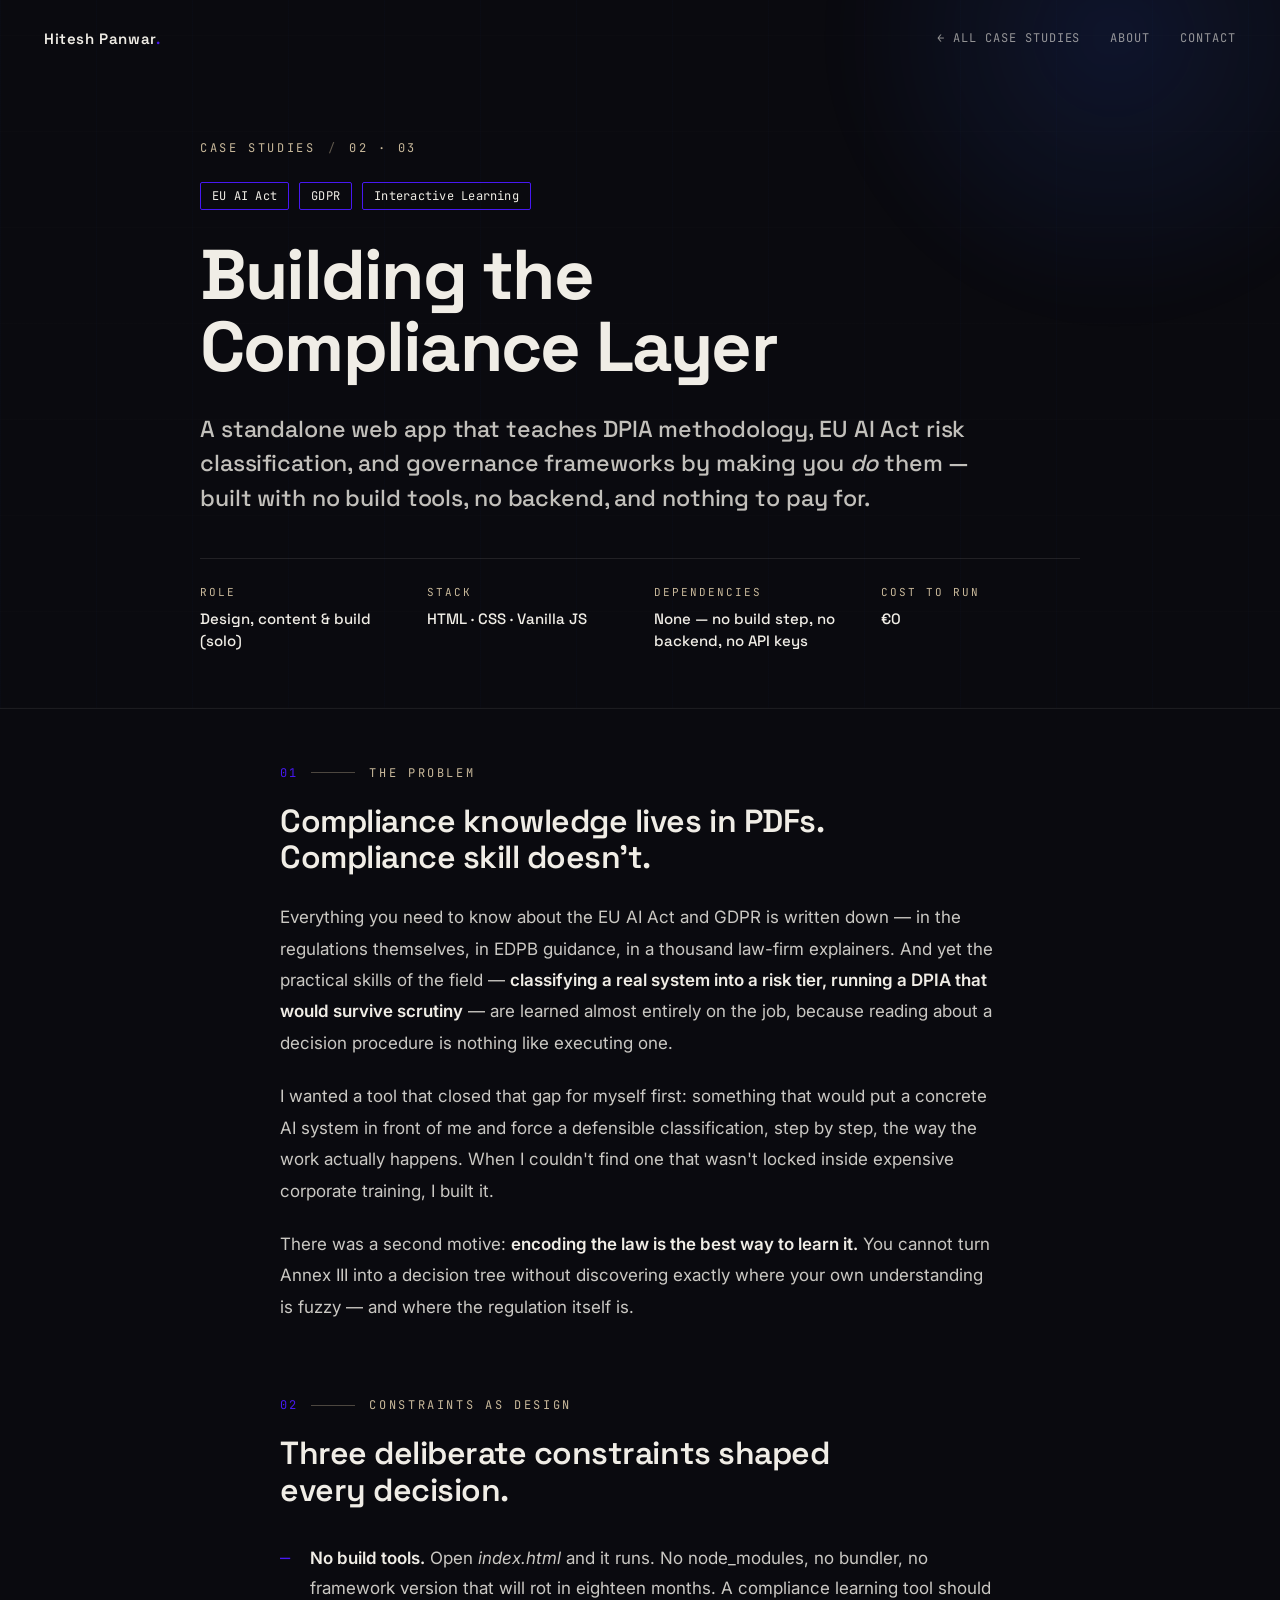
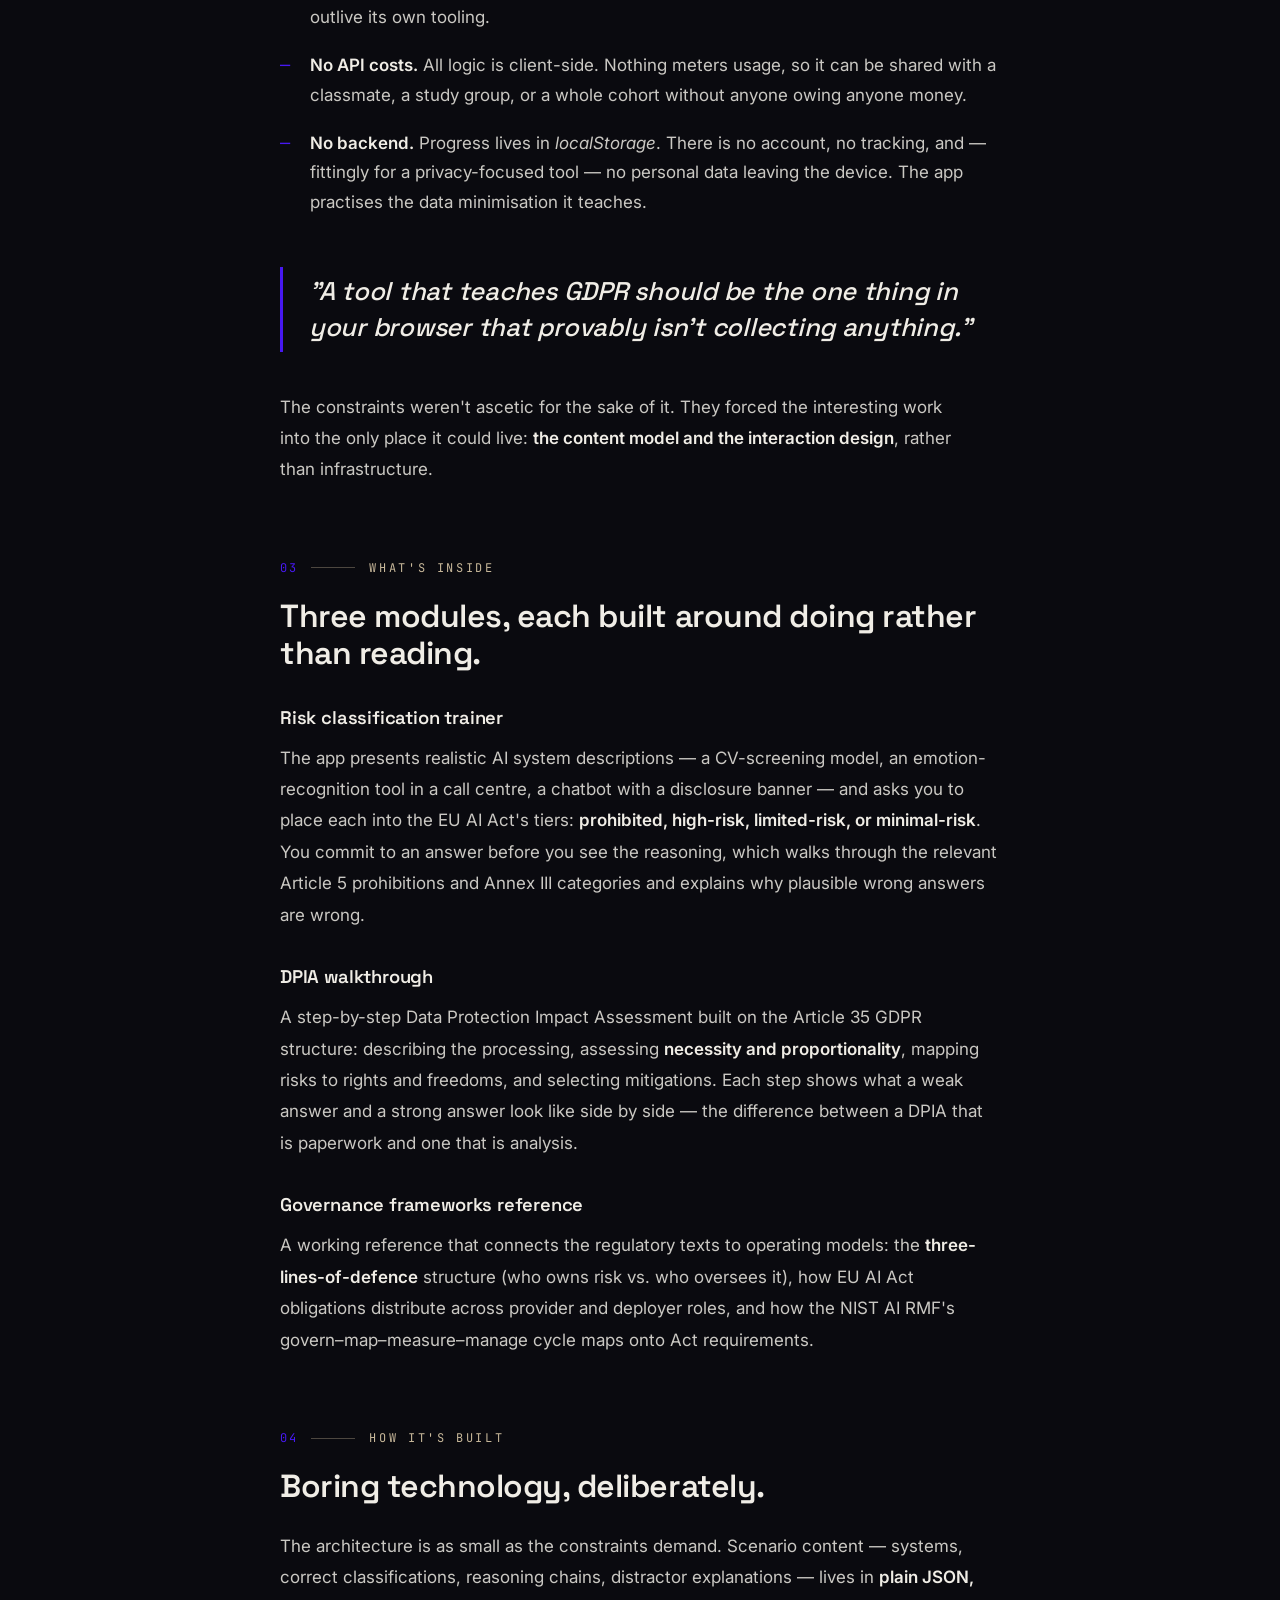
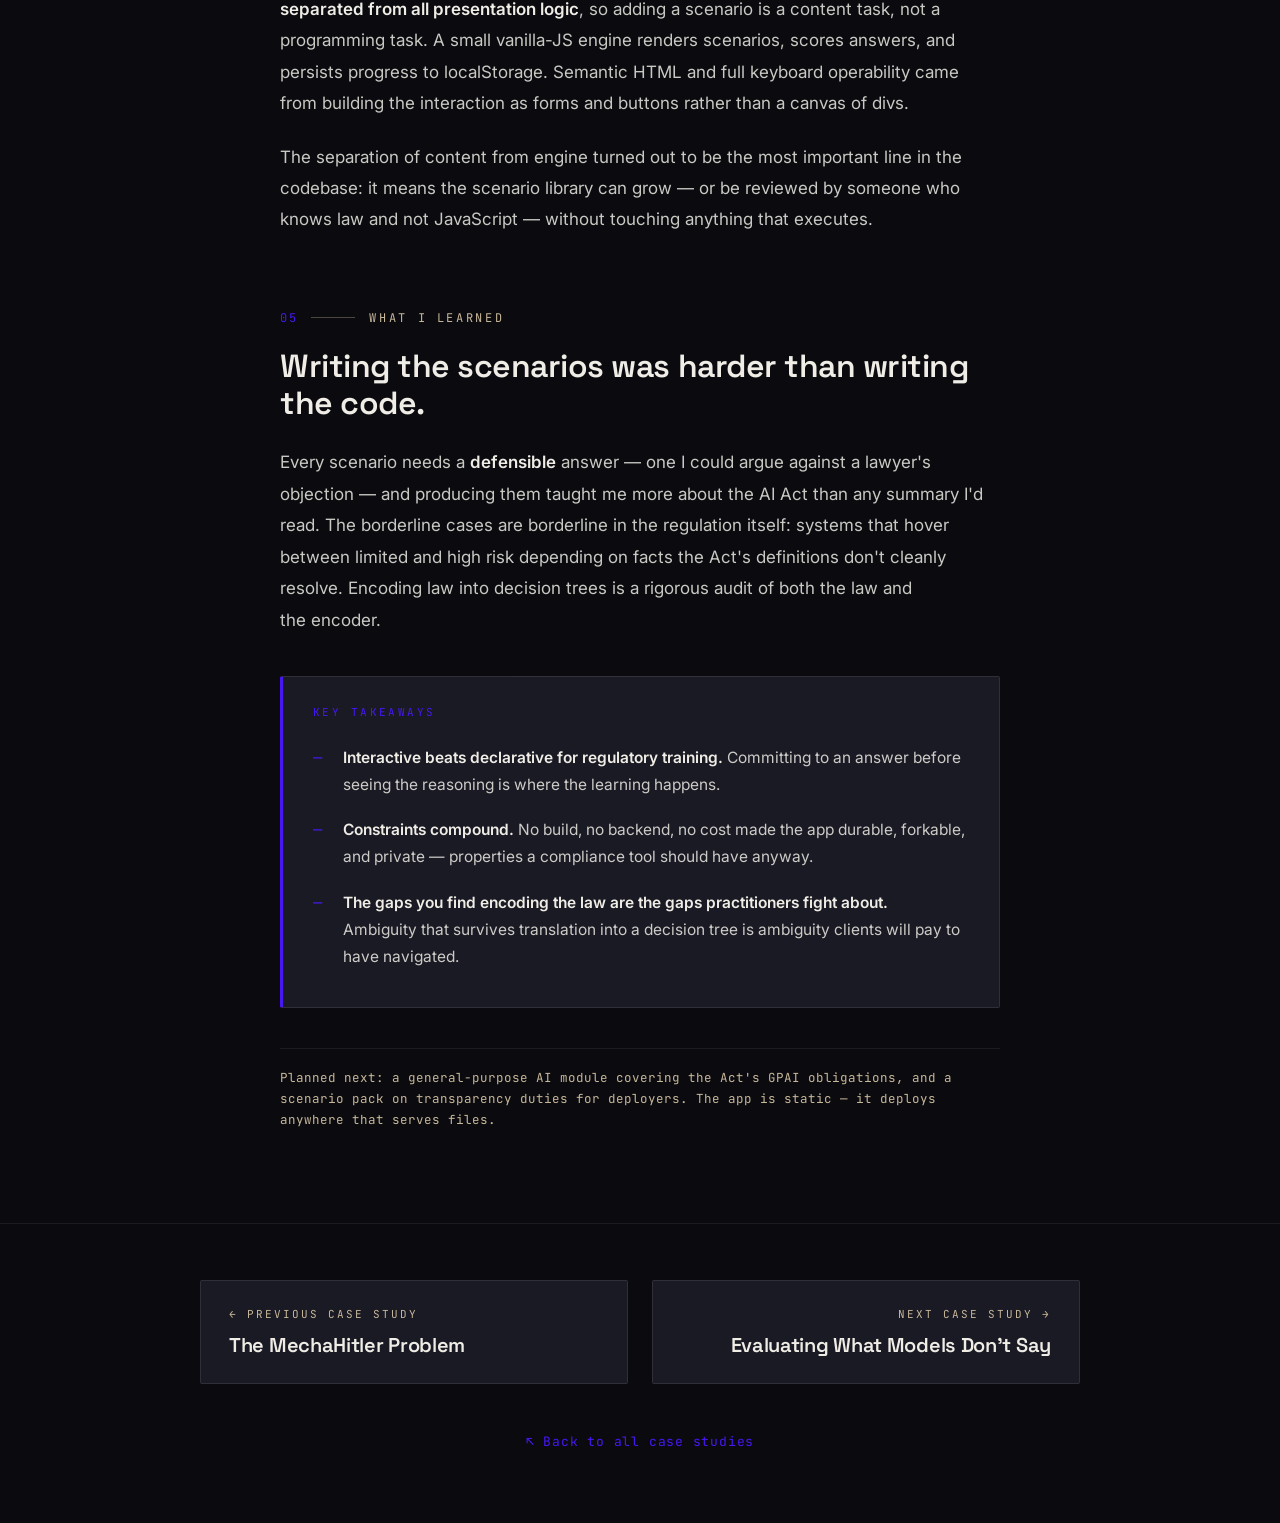
==== commit 7efa4800: "mior upgrades Co-Authored-By: Claude Haiku 4.5 <noreply@anthropic.com>" ====
--- a/case-studies/compliance-layer.html
+++ b/case-studies/compliance-layer.html
@@ -14,12 +14,12 @@
   <link href="https://fonts.googleapis.com/css2?family=Space+Grotesk:wght@400;500;600;700&family=JetBrains+Mono:wght@400;500;600;700&family=Inter:wght@400;500&display=swap" rel="stylesheet">
 
   <!-- Styles (order matters: tokens → base → animations → sections → responsive → case-study) -->
-  <link rel="stylesheet" href="../css/tokens.css">
-  <link rel="stylesheet" href="../css/base.css">
-  <link rel="stylesheet" href="../css/animations.css">
-  <link rel="stylesheet" href="../css/sections.css">
-  <link rel="stylesheet" href="../css/responsive.css">
-  <link rel="stylesheet" href="../css/case-study.css">
+  <link rel="stylesheet" href="../css/tokens.css?v=4">
+  <link rel="stylesheet" href="../css/base.css?v=4">
+  <link rel="stylesheet" href="../css/animations.css?v=4">
+  <link rel="stylesheet" href="../css/sections.css?v=4">
+  <link rel="stylesheet" href="../css/responsive.css?v=4">
+  <link rel="stylesheet" href="../css/case-study.css?v=4">
 </head>
 <body>
 <div class="site">
@@ -28,8 +28,6 @@
   <div class="progress" aria-hidden="true"></div>
   <!-- cursor glow -->
   <div class="glow" aria-hidden="true"></div>
-  <!-- active section indicator -->
-  <div class="indicator" aria-hidden="true"></div>
 
   <!-- ============ NAV ============ -->
   <nav class="nav" aria-label="Primary">
@@ -203,6 +201,7 @@
 
 </div>
 
-<script type="module" src="../js/case-page.js"></script>
+<script type="module" src="../js/case-page.js?v=4"></script>
 </body>
 </html>
+                                                           
--- a/css/tokens.css
+++ b/css/tokens.css
@@ -1,9 +1,10 @@
 /* ============================================================
    tokens.css — Design tokens (single source of truth)
    ------------------------------------------------------------
-   Every colour, font-family and breakpoint used anywhere in the
-   site is declared here. Other stylesheets reference these via
-   var(); they should contain NO raw hex values or font literals.
+   Every colour, font-family, breakpoint and spacing value used
+   anywhere in the site is declared here. Other stylesheets
+   reference these via var(); they should contain NO raw hex
+   values, font literals, or magic padding numbers.
 
    Colour note: there are TWO blues on purpose.
      --accent  (#4718f2) is the tweakable brand accent — progress
@@ -40,6 +41,18 @@
   --font-mono:    'JetBrains Mono', monospace;   /* labels, tags, data    */
   --font-body:    'Inter', sans-serif;           /* body copy             */
 
+  /* ---- Spacing system ----
+     --pad-x      horizontal page gutter (redefined at ≤768 / ≤480
+                  in responsive.css so EVERY section stays aligned)
+     --sec-y      vertical rhythm between sections
+     --nav-offset scroll-margin-top for anchored sections: sticky
+                  nav height (~64px) + a small breathing gap, so a
+                  nav click lands with the section's top edge just
+                  under the nav — never mid-section. */
+  --pad-x: 44px;
+  --sec-y: clamp(56px, 8vh, 88px);
+  --nav-offset: 68px;
+
   /* ---- Breakpoints (reference values) ----
      NOTE: CSS media queries cannot read custom properties, so the
      @media rules in responsive.css use these literals directly.
--- a/css/animations.css
+++ b/css/animations.css
@@ -64,6 +64,18 @@
 .is-revealed .hero-fade {
   opacity: 1;
   transform: none;
+}
+
+/* ---------- Instant reveal (returning visitor) ----------
+   js/loader.js adds .is-instant alongside .is-revealed when the
+   intro has already played this session (e.g. arriving back via the
+   nav-logo from a project page): no loader, no staggered reveal —
+   the hero simply is. */
+.site.is-instant .loader { display: none; }
+.site.is-instant .char,
+.site.is-instant .hero-fade {
+  transition: none;
+  transition-delay: 0s;
 }
 
 /* ---------- Scroll-reveal ----------
@@ -141,5 +153,9 @@
   .loader,
   .loader-bar { transition: none !important; }
   [data-nn] { animation: none !important; }   /* parity with idle('') */
+  .jc-line,
+  .jc-area,
+  .jc-pt { transition: none !important; }     /* trajectory chart appears drawn */
+  .jc-halo { animation: none !important; }
   * { scroll-behavior: auto !important; }
 }
--- a/css/sections.css
+++ b/css/sections.css
@@ -1,12 +1,17 @@
 /* ============================================================
    sections.css — structural / layout styles, per section.
-   Colours and fonts come from tokens.css via var().
-   Motion/reveal lives in animations.css.
+   Colours, fonts and SPACING come from tokens.css via var()
+   (--pad-x gutter, --sec-y vertical rhythm, --nav-offset anchor
+   landing). Motion/reveal lives in animations.css.
    ============================================================ */
 
 /* Small reusable accent-coloured inline span (logo dot, quote word,
    stat suffix, etc.). */
 .accent-text { color: var(--accent); }
+
+/* Every anchored section lands with its top edge just under the
+   sticky nav when a nav link is clicked. */
+[data-section][id] { scroll-margin-top: var(--nav-offset); }
 
 /* ---------- Fixed overlays ---------- */
 .progress {
@@ -27,15 +32,6 @@
   transform: translate(-1000px, -1000px);
   will-change: transform;
 }
-.indicator {
-  position: fixed; top: 80px; left: 44px;
-  z-index: 9000;
-  font-family: var(--font-mono);
-  font-size: 11px; letter-spacing: 0.2em;
-  color: var(--tan);
-  opacity: 0;
-  transition: opacity 0.4s ease;
-}
 
 /* ---------- Nav ---------- */
 .nav {
@@ -47,7 +43,7 @@
 }
 .nav-inner {
   display: flex; align-items: center; justify-content: space-between;
-  padding: 22px 44px;
+  padding: 22px var(--pad-x);
 }
 .nav-logo {
   font-weight: 600; font-size: 15px; letter-spacing: 0.04em;
@@ -119,14 +115,14 @@
   filter: blur(20px);
 }
 .hero-meta-tr {
-  position: absolute; top: 88px; right: 44px; z-index: 10;
+  position: absolute; top: 88px; right: var(--pad-x); z-index: 10;
   font-family: var(--font-mono);
   font-size: 11px; letter-spacing: 0.14em;
   color: rgba(var(--fg-rgb), 0.32);
   text-align: right;
 }
 .hero-meta-bl {
-  position: absolute; bottom: 30px; left: 44px; z-index: 10;
+  position: absolute; bottom: 30px; left: var(--pad-x); z-index: 10;
   font-family: var(--font-mono);
   font-size: 11px; letter-spacing: 0.14em;
   color: rgba(var(--fg-rgb), 0.32);
@@ -134,7 +130,7 @@
 .hero-main {
   position: absolute; inset: 0;
   display: flex; flex-direction: column; justify-content: center;
-  padding: 0 44px; z-index: 10;
+  padding: 0 var(--pad-x); z-index: 10;
 }
 .hero-inner { max-width: 1140px; }
 .hero-eyebrow {
@@ -153,18 +149,10 @@
   display: flex; flex-wrap: wrap; column-gap: 0.26em;
   font-weight: 700; line-height: 0.92; letter-spacing: -0.025em;
   font-size: clamp(3.4rem, 9.5vw, 8.4rem);
-  margin-bottom: 24px;
+  margin-bottom: 34px;
 }
 .word { display: inline-flex; }
 .hero-name .word { overflow: hidden; padding-bottom: 0.05em; }
-.hero-subtitle {
-  display: flex; flex-wrap: wrap; column-gap: 0.3em;
-  font-family: var(--font-mono);
-  font-weight: 400; font-size: clamp(0.85rem, 1.85vw, 1.32rem);
-  letter-spacing: 0.01em;
-  color: rgba(var(--fg-rgb), 0.82);
-  margin-bottom: 46px; max-width: 920px;
-}
 .hero-positioning {
   display: flex; gap: 22px; align-items: stretch; max-width: 760px;
 }
@@ -178,7 +166,7 @@
   text-wrap: pretty; color: var(--fg);
 }
 .scroll-cue {
-  position: absolute; bottom: 28px; right: 44px; z-index: 10;
+  position: absolute; bottom: 28px; right: var(--pad-x); z-index: 10;
   display: flex; flex-direction: column; align-items: center; gap: 9px;
 }
 .scroll-cue-label {
@@ -225,7 +213,7 @@
   letter-spacing: -0.01em; color: rgba(var(--fg-rgb), 0.28);
 }
 .loader-status {
-  position: absolute; bottom: 36px; left: 44px; right: 44px;
+  position: absolute; bottom: 36px; left: var(--pad-x); right: var(--pad-x);
   display: flex; align-items: flex-end; justify-content: space-between;
 }
 .loader-status-label {
@@ -252,9 +240,8 @@
 
 /* ---------- About ---------- */
 .about {
-  scroll-margin-top: 90px;
   background: var(--panel);
-  padding: clamp(96px, 15vh, 160px) 44px;
+  padding: var(--sec-y) var(--pad-x);
 }
 .about-grid {
   max-width: 1280px; margin: 0 auto;
@@ -283,12 +270,159 @@
   padding: 5px 11px; border-radius: 2px; white-space: nowrap;
 }
 
+/* ---------- Trajectory (the career, plotted) ---------- */
+.journey {
+  position: relative;
+  background: var(--bg);
+  padding: var(--sec-y) var(--pad-x);
+  overflow: hidden;
+}
+.journey-bg {
+  position: absolute; inset: 0;
+  pointer-events: none; opacity: 0.4;
+  background-image:
+    repeating-linear-gradient(90deg, rgba(var(--signal-rgb), 0.05) 0 1px, transparent 1px 96px),
+    repeating-linear-gradient(0deg, rgba(var(--fg-rgb), 0.02) 0 1px, transparent 1px 96px);
+}
+.journey .wrap { position: relative; }
+.journey-lede {
+  margin-top: 18px; max-width: 560px;
+  font-family: var(--font-mono);
+  font-size: 13px; line-height: 1.7; letter-spacing: 0.04em;
+  color: var(--tan);
+}
+
+/* The chart (desktop). */
+.jchart-wrap { margin-top: 48px; }
+.jchart { width: 100%; height: auto; display: block; overflow: visible; }
+.jc-grid { stroke: rgba(var(--tan-rgb), 0.12); stroke-width: 1; stroke-dasharray: 3 6; }
+.jc-axis {
+  font-family: var(--font-mono); font-size: 11px; letter-spacing: 0.14em;
+  fill: rgba(var(--fg-rgb), 0.35);
+}
+.jc-area {
+  fill: rgba(var(--signal-rgb), 0.07);
+  opacity: 0;
+  transition: opacity 1s ease 1.2s;
+}
+.jc-line {
+  fill: none;
+  stroke: var(--accent); stroke-width: 2.5;
+  stroke-linecap: round; stroke-linejoin: round;
+  filter: drop-shadow(0 0 6px rgba(var(--signal-rgb), 0.55));
+  stroke-dasharray: 960; stroke-dashoffset: 960;
+  transition: stroke-dashoffset 1.8s cubic-bezier(0.5, 0, 0.2, 1) 0.15s;
+}
+.jchart.is-drawn .jc-line { stroke-dashoffset: 0; }
+.jchart.is-drawn .jc-area { opacity: 1; }
+.jc-pt {
+  fill: var(--bg);
+  stroke: var(--signal); stroke-width: 2;
+  cursor: pointer;
+  opacity: 0;
+  transition: opacity 0.5s ease, fill 0.3s ease, stroke 0.3s ease;
+}
+.jchart.is-drawn .jc-pt { opacity: 1; }
+.jc-pt:hover, .jc-pt:focus-visible { fill: rgba(var(--signal-rgb), 0.35); outline: none; }
+.jc-pt.is-active { fill: var(--accent); stroke: var(--fg); }
+.jc-pt--target { stroke: var(--accent); stroke-width: 2.5; }
+.jc-halo {
+  fill: none; stroke: var(--accent); stroke-width: 1.5;
+  opacity: 0; pointer-events: none;
+}
+.jchart.is-drawn .jc-halo { animation: jcHalo 2.4s ease-out infinite 2s; }
+.jc-lbl {
+  font-family: var(--font-mono); font-size: 12.5px; letter-spacing: 0.1em;
+  fill: var(--fg); fill-opacity: 0.85;
+  pointer-events: none;
+}
+.jc-lbl .jc-lbl-num { fill: var(--signal); }
+.jc-year {
+  font-family: var(--font-mono); font-size: 11px; letter-spacing: 0.08em;
+  fill: rgba(var(--tan-rgb), 0.8);
+  pointer-events: none;
+}
+
+/* Mobile fallback: compact ascent list (chart hidden ≤768 in responsive.css). */
+.jsteps { display: none; list-style: none; margin-top: 8px; flex-direction: column; gap: 10px; }
+.jstep {
+  display: flex; align-items: center; gap: 14px; width: 100%;
+  text-align: left;
+  font-family: var(--font-display);
+  background: var(--panel);
+  border: 1px solid rgba(var(--fg-rgb), 0.1);
+  border-radius: 2px;
+  padding: 14px 16px; min-height: 56px;
+  cursor: pointer;
+  transition: border-color 0.3s ease;
+}
+.jstep.is-active { border-color: var(--accent); }
+.jstep-num {
+  font-family: var(--font-mono);
+  font-size: 12px; letter-spacing: 0.1em; color: var(--signal);
+}
+.jstep-t { flex: 1; font-weight: 500; font-size: 15px; color: var(--fg); }
+.jstep-y {
+  font-family: var(--font-mono);
+  font-size: 11px; letter-spacing: 0.06em; color: var(--tan);
+}
+
+/* Detail panel below the chart. */
+.jdetail {
+  margin-top: 30px;
+  background: var(--panel);
+  border: 1px solid rgba(var(--fg-rgb), 0.1);
+  border-left: 3px solid var(--accent);
+  border-radius: 2px;
+  padding: 30px 34px;
+}
+.jdetail.is-swapped > * { animation: govSwap 0.45s ease both; }
+.jdetail-kicker {
+  font-family: var(--font-mono);
+  font-size: 11px; letter-spacing: 0.2em;
+  color: var(--accent); margin-bottom: 12px;
+}
+.jdetail-title {
+  font-weight: 600; font-size: 1.5rem; letter-spacing: -0.015em;
+  color: var(--fg); margin-bottom: 12px;
+}
+.jdetail-desc {
+  font-family: var(--font-body);
+  font-size: 15.5px; line-height: 1.7;
+  color: rgba(var(--fg-rgb), 0.8);
+  max-width: 68ch;
+}
+.jdetail-foot {
+  margin-top: 20px; padding-top: 18px;
+  border-top: 1px solid rgba(var(--fg-rgb), 0.07);
+  display: flex; flex-wrap: wrap; align-items: center; gap: 18px;
+  justify-content: space-between;
+}
+.jdetail-carry {
+  font-family: var(--font-mono);
+  font-size: 12.5px; letter-spacing: 0.03em; color: var(--fg);
+}
+.jdetail-carry-label {
+  color: var(--tan);
+  font-size: 11px; letter-spacing: 0.16em; text-transform: uppercase;
+  margin-right: 8px;
+}
+.journey-cta {
+  display: inline-block;
+  font-family: var(--font-mono);
+  font-size: 13px; letter-spacing: 0.05em;
+  color: var(--fg); text-decoration: none;
+  border: 1px solid var(--accent);
+  padding: 11px 22px; border-radius: 2px;
+  transition: background 0.3s ease, color 0.3s ease, opacity 0.3s ease;
+}
+.journey-cta:hover { background: var(--accent); }
+.journey-cta[hidden] { display: none; }
+
 /* ---------- Neural network ---------- */
 .network {
-  scroll-margin-top: 90px;
-  background: var(--bg);
-  padding: clamp(80px, 12vh, 130px) 44px;
-  min-height: 100vh;
+  background: var(--bg);
+  padding: var(--sec-y) var(--pad-x);
   display: flex; flex-direction: column;
 }
 .nn-header { max-width: 1280px; margin: 0 auto; width: 100%; }
@@ -357,97 +491,21 @@
   font-size: 12px; letter-spacing: 0.12em; color: var(--tan); text-align: center;
 }
 
-/* ---------- Stats ---------- */
-.stats {
-  background: var(--bg);
-  padding: clamp(64px, 9vh, 96px) 44px;
-  border-top: 1px solid rgba(var(--tan-rgb), 0.2);
-  border-bottom: 1px solid rgba(var(--tan-rgb), 0.2);
-}
-.stats-grid {
-  max-width: 1280px; margin: 0 auto;
-  display: flex; flex-wrap: wrap; gap: 48px; justify-content: space-between;
-}
-.stat { flex: 1 1 220px; }
-.stat-num {
-  font-weight: 700; font-size: clamp(3.4rem, 7vw, 5rem);
-  line-height: 0.9; letter-spacing: -0.03em; color: var(--fg);
-}
-.stat-label {
-  margin-top: 16px;
-  font-family: var(--font-mono);
-  font-size: 13px; letter-spacing: 0.12em; text-transform: uppercase;
-  color: var(--tan);
-}
-
-/* ---------- Case studies ---------- */
+/* ---------- Case studies ----------
+   The three case-study cards reuse the project-card layout
+   (.proj-grid / .proj-card) so both card systems stay identical. */
 .cases {
-  scroll-margin-top: 90px;
-  background: var(--bg);
-  padding: clamp(96px, 14vh, 150px) 0;
-}
-.cases-header { max-width: 1280px; margin: 0 auto; padding: 0 44px; }
-.cs-rail {
-  margin-top: 52px;
-  display: flex; gap: 28px;
-  overflow-x: auto;
-  padding: 8px 44px 48px;
-  scroll-snap-type: x proximity;
-}
-.cs-card {
-  scroll-snap-align: start; flex: none;
-  width: 500px; max-width: 84vw; height: min(72vh, 620px);
-  background: var(--panel);
-  border: 1px solid rgba(var(--fg-rgb), 0.1);
-  border-radius: 2px; padding: 40px;
-  display: flex; flex-direction: column; justify-content: space-between;
-  transition: border-color 0.3s ease;
-}
-.cs-card:hover { border-color: var(--accent); }
-.cs-num { font-family: var(--font-mono); font-size: 13px; letter-spacing: 0.1em; color: var(--tan); }
-.cs-tag {
-  display: inline-block;
-  font-family: var(--font-mono);
-  font-size: 11px; letter-spacing: 0.02em; color: var(--fg);
-  border: 1px solid var(--accent);
-  padding: 5px 11px; border-radius: 2px; margin-bottom: 22px;
-}
-.cs-title {
-  font-weight: 600; font-size: clamp(1.7rem, 2.6vw, 2.1rem);
-  line-height: 1.05; letter-spacing: -0.02em; color: var(--fg); margin-bottom: 16px;
-}
-.cs-desc {
-  font-family: var(--font-body);
-  font-size: 15px; line-height: 1.65; color: var(--tan); margin-bottom: 26px;
-}
-.cs-link {
-  font-family: var(--font-mono);
-  font-size: 13px; letter-spacing: 0.04em; color: var(--accent);
-  text-decoration: none;
-  border-bottom: 1px solid transparent;
-  transition: border-color 0.25s ease;
-}
-.cs-link:hover { border-color: var(--accent); }
-.desk-hint {
-  max-width: 1280px; margin: 0 auto; padding: 0 44px;
-  font-family: var(--font-mono);
-  font-size: 11px; letter-spacing: 0.16em; color: rgba(var(--fg-rgb), 0.32);
-}
-.swipe-hint {
-  margin: 10px auto 0; padding: 0 44px;
-  font-family: var(--font-mono);
-  font-size: 11px; letter-spacing: 0.16em; color: rgba(var(--fg-rgb), 0.4);
-  text-align: center;
+  background: var(--bg);
+  padding: var(--sec-y) var(--pad-x);
 }
 
 /* ---------- Skills ---------- */
 .skills {
-  scroll-margin-top: 90px;
   background: var(--panel);
-  padding: clamp(96px, 14vh, 150px) 44px;
+  padding: var(--sec-y) var(--pad-x);
 }
 .skills-grid {
-  margin-top: 60px;
+  margin-top: 56px;
   display: grid; grid-template-columns: repeat(3, 1fr); gap: 48px;
 }
 .skill-col-label {
@@ -467,20 +525,51 @@
   padding-left: 14px;
   color: var(--fg);
 }
+/* Compact credentials strip (folded in from the old stats section:
+   same numbers, smaller type, still counted up by js/counters.js). */
+.skills-stats {
+  margin-top: 44px;
+  display: flex; flex-wrap: wrap; gap: 0;
+  border: 1px solid rgba(var(--fg-rgb), 0.1);
+  border-radius: 2px;
+  background: rgba(var(--bg-rgb), 0.5);
+}
+.sk-stat {
+  flex: 1 1 200px;
+  display: flex; align-items: baseline; gap: 14px;
+  padding: 20px 26px;
+  border-right: 1px solid rgba(var(--fg-rgb), 0.08);
+}
+.sk-stat:last-child { border-right: none; }
+.sk-stat-num {
+  font-weight: 700; font-size: clamp(1.7rem, 3vw, 2.3rem);
+  line-height: 1; letter-spacing: -0.02em; color: var(--fg);
+  font-variant-numeric: tabular-nums;
+}
+.sk-stat-label {
+  font-family: var(--font-mono);
+  font-size: 11.5px; letter-spacing: 0.1em; text-transform: uppercase;
+  line-height: 1.5; color: var(--tan);
+}
 
 /* ---------- Projects ---------- */
 .projects {
-  scroll-margin-top: 90px;
-  background: var(--bg);
-  padding: clamp(96px, 14vh, 150px) 44px;
+  background: var(--bg);
+  padding: var(--sec-y) var(--pad-x);
+}
+.proj-lede {
+  margin-top: 20px; max-width: 640px;
+  font-family: var(--font-body);
+  font-size: 15px; line-height: 1.7; color: var(--tan);
 }
 .proj-grid {
-  margin-top: 60px;
+  margin-top: 56px;
   display: grid; grid-template-columns: repeat(3, 1fr); gap: 28px;
 }
 /* Hidden state + combined reveal/hover transition live together so the
    transition list stays intact (see animations.css note). */
 .proj-card {
+  position: relative;                     /* stretched-link anchor */
   opacity: 0; transform: translateY(28px);
   transition: opacity 0.7s ease, transform 0.7s ease, border-color 0.3s ease, box-shadow 0.3s ease;
   background: var(--panel);
@@ -494,7 +583,13 @@
   border-color: rgba(var(--signal-rgb), 0.4);
   box-shadow: 0 8px 40px rgba(var(--signal-rgb), 0.15);
 }
-.proj-tags { display: flex; flex-wrap: wrap; gap: 8px; margin-bottom: 24px; }
+.proj-num {
+  position: absolute; top: 26px; right: 28px;
+  font-family: var(--font-mono);
+  font-size: 12px; letter-spacing: 0.12em;
+  color: rgba(var(--tan-rgb), 0.55);
+}
+.proj-tags { display: flex; flex-wrap: wrap; gap: 8px; margin-bottom: 24px; padding-right: 40px; }
 .proj-tag {
   font-family: var(--font-mono);
   font-size: 11px; letter-spacing: 0.02em; color: var(--fg);
@@ -508,6 +603,14 @@
 .proj-desc {
   font-family: var(--font-body);
   font-size: 14.5px; line-height: 1.6; color: var(--tan); margin-bottom: 24px; flex: 1;
+}
+.proj-metric {
+  font-family: var(--font-mono);
+  font-size: 11.5px; letter-spacing: 0.04em;
+  color: var(--signal);
+  padding: 12px 0;
+  border-top: 1px solid rgba(var(--fg-rgb), 0.07);
+  margin-bottom: 12px;
 }
 .proj-link {
   font-family: var(--font-mono);
@@ -517,15 +620,163 @@
   transition: border-color 0.25s ease;
 }
 .proj-link:hover { border-color: var(--accent); }
+.proj-link::after { content: ""; position: absolute; inset: 0; }  /* whole card clickable */
+
+/* ---------- Governance (interactive) ---------- */
+.gov {
+  background: var(--panel);
+  padding: var(--sec-y) var(--pad-x);
+}
+.gov-grid {
+  margin-top: 56px;
+  display: grid; grid-template-columns: minmax(280px, 1fr) 1.3fr;
+  gap: 56px; align-items: center;
+}
+.gov-pyramid { display: flex; flex-direction: column; align-items: center; gap: 10px; }
+.gov-tier {
+  display: block;
+  font-family: var(--font-mono);
+  font-size: 12.5px; letter-spacing: 0.1em; text-transform: uppercase;
+  color: rgba(var(--fg-rgb), 0.75);
+  background: var(--bg);
+  border: 1px solid rgba(var(--fg-rgb), 0.14);
+  border-radius: 2px;
+  padding: 15px 10px; min-height: 48px;
+  cursor: pointer; text-align: center;
+  transition: border-color 0.3s ease, color 0.3s ease, box-shadow 0.3s ease, transform 0.3s ease;
+}
+.gov-tier--0 { width: 40%; min-width: 150px; }
+.gov-tier--1 { width: 60%; min-width: 170px; }
+.gov-tier--2 { width: 80%; min-width: 190px; }
+.gov-tier--3 { width: 100%; }
+.gov-tier:hover { border-color: rgba(var(--signal-rgb), 0.55); color: var(--fg); transform: translateY(-2px); }
+.gov-tier.is-active {
+  border-color: var(--accent); color: var(--fg);
+  box-shadow: 0 0 24px rgba(var(--signal-rgb), 0.25), inset 0 0 18px rgba(var(--signal-rgb), 0.08);
+}
+.gov-tier:focus-visible { outline: 2px solid var(--signal); outline-offset: 2px; }
+.gov-detail {
+  background: var(--bg);
+  border: 1px solid rgba(var(--fg-rgb), 0.1);
+  border-left: 3px solid var(--accent);
+  border-radius: 2px;
+  padding: 32px 36px;
+  min-height: 300px;
+}
+.gov-detail.is-swapped > * { animation: govSwap 0.45s ease both; }
+@keyframes govSwap {
+  from { opacity: 0; transform: translateY(8px); }
+  to   { opacity: 1; transform: none; }
+}
+@keyframes jcHalo {
+  0%   { opacity: 0.7; r: 16px; }
+  70%  { opacity: 0;   r: 34px; }
+  100% { opacity: 0;   r: 34px; }
+}
+.gov-detail-kicker {
+  font-family: var(--font-mono);
+  font-size: 11px; letter-spacing: 0.2em;
+  color: var(--accent); margin-bottom: 14px;
+}
+.gov-detail-title {
+  font-weight: 600; font-size: 1.5rem; letter-spacing: -0.015em;
+  color: var(--fg); margin-bottom: 14px;
+}
+.gov-detail-what {
+  font-family: var(--font-body);
+  font-size: 15px; line-height: 1.7;
+  color: rgba(var(--fg-rgb), 0.78); margin-bottom: 20px;
+}
+.gov-detail-chips { display: flex; flex-wrap: wrap; gap: 10px; margin-bottom: 22px; }
+.gov-detail-take {
+  font-family: var(--font-body);
+  font-size: 14.5px; line-height: 1.65; font-style: italic;
+  color: var(--tan);
+  padding-top: 16px;
+  border-top: 1px solid rgba(var(--fg-rgb), 0.07);
+}
+.gov-take-label {
+  font-family: var(--font-mono); font-style: normal;
+  font-size: 11px; letter-spacing: 0.16em; text-transform: uppercase;
+  color: var(--accent);
+}
+.gov-gdpr { margin-top: 64px; }
+.gov-gdpr-label {
+  font-family: var(--font-mono);
+  font-size: 11px; letter-spacing: 0.18em;
+  color: var(--tan); margin-bottom: 18px;
+}
+.gov-gdpr-chips { display: flex; flex-wrap: wrap; gap: 12px; }
+.gdpr-chip {
+  font-family: var(--font-mono);
+  font-size: 12px; letter-spacing: 0.02em;
+  color: var(--fg);
+  background: transparent;
+  border: 1px solid rgba(var(--fg-rgb), 0.25);
+  padding: 11px 16px; border-radius: 2px; min-height: 44px;
+  cursor: pointer; text-align: left;
+  transition: border-color 0.3s ease, background 0.3s ease, color 0.3s ease;
+}
+.gdpr-chip.is-flipped {
+  border-color: var(--accent);
+  background: rgba(var(--signal-rgb), 0.1);
+  color: var(--fg);
+}
+
+/* ---------- Consent banner (the honest kind) ---------- */
+.consent[hidden] { display: none; }
+.consent {
+  position: fixed; left: 24px; right: 24px; bottom: 24px;
+  z-index: 9400;   /* above nav (9000), below the mobile menu (9500) */
+  display: flex; justify-content: center;
+  pointer-events: none;
+  opacity: 0; transform: translateY(24px);
+  transition: opacity 0.5s ease, transform 0.5s cubic-bezier(0.2, 0.85, 0.25, 1);
+}
+.consent.is-shown { opacity: 1; transform: none; }
+.consent-inner {
+  pointer-events: auto;
+  max-width: 620px;
+  background: rgba(var(--bg-rgb), 0.92);
+  backdrop-filter: blur(14px);
+  -webkit-backdrop-filter: blur(14px);
+  border: 1px solid rgba(var(--signal-rgb), 0.4);
+  border-radius: 2px;
+  box-shadow: 0 12px 60px rgba(0, 0, 0, 0.55), 0 0 30px rgba(var(--signal-rgb), 0.12);
+  padding: 22px 26px;
+}
+.consent-kicker {
+  font-family: var(--font-mono);
+  font-size: 10.5px; letter-spacing: 0.2em;
+  color: var(--accent); margin-bottom: 10px;
+}
+.consent-text {
+  font-family: var(--font-body);
+  font-size: 14px; line-height: 1.65;
+  color: rgba(var(--fg-rgb), 0.88);
+  margin-bottom: 16px;
+}
+.consent-actions { display: flex; flex-wrap: wrap; gap: 12px; }
+.consent-btn {
+  font-family: var(--font-mono);
+  font-size: 12px; letter-spacing: 0.06em;
+  color: var(--bg);
+  background: var(--fg);
+  border: 1px solid var(--fg);
+  padding: 10px 18px; border-radius: 2px; min-height: 40px;
+  cursor: pointer;
+  transition: background 0.25s ease, color 0.25s ease, border-color 0.25s ease;
+}
+.consent-btn:hover { background: var(--accent); border-color: var(--accent); color: var(--fg); }
+.consent-btn--ghost { background: transparent; color: var(--fg); border-color: rgba(var(--fg-rgb), 0.4); }
 
 /* ---------- Contact ---------- */
 .contact {
-  scroll-margin-top: 90px;
   background: var(--bg);
   min-height: 100vh;
   display: flex; flex-direction: column; align-items: center; justify-content: center;
   text-align: center;
-  padding: 120px 44px 60px;
+  padding: 90px var(--pad-x) 48px;
   position: relative;
 }
 .contact-grid {
@@ -557,8 +808,14 @@
   transition: background 0.3s ease, border-color 0.3s ease, color 0.3s ease;
 }
 .contact-btn:hover { background: var(--accent); border-color: var(--accent); }
+.contact-made {
+  margin-top: 8px;
+  font-family: var(--font-mono);
+  font-size: 12px; letter-spacing: 0.06em;
+  color: rgba(var(--fg-rgb), 0.5);
+}
 .contact-foot {
-  position: relative; z-index: 1; margin-top: auto; padding-top: 80px;
+  position: relative; z-index: 1; margin-top: auto; padding-top: 56px;
   font-family: var(--font-mono);
   font-size: 12px; letter-spacing: 0.1em; color: var(--tan);
 }
--- a/css/responsive.css
+++ b/css/responsive.css
@@ -2,52 +2,50 @@
    responsive.css — all media queries, consolidated.
    Breakpoints mirror --bp-lg/md/sm in tokens.css (media queries
    can't read custom properties, so the literals are used here).
+
+   The horizontal gutter is a token: redefining --pad-x here
+   re-aligns EVERY section, the nav, the hero and the rails at
+   once — no per-section padding overrides, no drift.
    ============================================================ */
 
 /* Defaults toggled by the queries below. */
-.swipe-hint { display: none; }
 .nn-mobile  { display: none; }
-
-/* Touch devices: show the swipe hint, hide the drag hint. */
-@media (hover: none) {
-  .swipe-hint { display: block; }
-  .desk-hint  { display: none; }
-}
 
 /* ---- ≤1024px : tablet / small laptop ---- */
 @media (max-width: 1024px) {
-  .cs-rail {
-    scroll-snap-type: x mandatory !important;
-    -webkit-overflow-scrolling: touch;
-  }
-  .cs-card { scroll-snap-align: center !important; }
   .proj-grid { grid-template-columns: repeat(2, 1fr) !important; }
+  .gov-grid { grid-template-columns: 1fr !important; gap: 40px !important; }
 }
 
-/* ---- ≤768px : mobile (nav → hamburger, SVG → card fallback) ---- */
+/* ---- ≤768px : mobile (nav → hamburger, SVGs → fallbacks) ---- */
 @media (max-width: 768px) {
+  :root { --pad-x: 22px; }
+
   .nav-links { display: none !important; }
   .burger { display: flex !important; }
+
+  /* Interactive SVGs collapse to tappable lists. */
   .nn-svg { display: none !important; }
   .nn-mobile { display: block !important; }
-
-  .nav-inner { padding-left: 22px !important; padding-right: 22px !important; }
-  .hero-main { padding-left: 22px !important; padding-right: 22px !important; }
-  [data-section] { padding-left: 22px !important; padding-right: 22px !important; }
+  .jchart { display: none !important; }
+  .jsteps { display: flex !important; }
 
   .hero-name { font-size: clamp(40px, 12vw, 72px) !important; }
   .mq { font-size: clamp(1.5rem, 8vw, 3rem) !important; }
   .about-grid { grid-template-columns: 1fr !important; gap: 40px !important; }
   .about-quote { font-size: clamp(36px, 9vw, 72px) !important; }
-  .stats-grid {
-    flex-direction: column !important;
-    align-items: center !important;
-    text-align: center !important;
-    gap: 46px !important;
-  }
-  .stat-num { font-size: clamp(48px, 15vw, 80px) !important; }
   .skills-grid { grid-template-columns: 1fr !important; gap: 36px !important; }
+  .skills-stats { flex-direction: column !important; }
+  .sk-stat { border-right: none !important; border-bottom: 1px solid rgba(var(--fg-rgb), 0.08); }
+  .sk-stat:last-child { border-bottom: none; }
   .proj-grid { grid-template-columns: 1fr !important; }
+  .jdetail { padding: 24px 20px !important; }
+  .jdetail-foot { flex-direction: column; align-items: flex-start; }
+  .gov-detail { padding: 26px 22px !important; min-height: 0 !important; }
+  .gov-tier--0 { width: 55% !important; }
+  .gov-tier--1 { width: 70% !important; }
+  .gov-tier--2 { width: 85% !important; }
+  .consent { left: 12px !important; right: 12px !important; bottom: 12px !important; }
   .contact-h { font-size: clamp(40px, 11vw, 72px) !important; }
   .contact-btns {
     flex-direction: column !important;
@@ -63,15 +61,9 @@
     align-items: center;
     justify-content: center;
   }
-  .cs-card { width: 85vw !important; height: auto !important; min-height: 62vh; }
-  .cs-rail { padding-left: 22px !important; padding-right: 22px !important; }
 }
 
 /* ---- ≤480px : tight phones ---- */
 @media (max-width: 480px) {
-  .hero-main { padding-left: 16px !important; padding-right: 16px !important; }
-  [data-section] { padding-left: 16px !important; padding-right: 16px !important; }
-  .nav-inner { padding-left: 16px !important; padding-right: 16px !important; }
-  .cs-rail { padding-left: 16px !important; padding-right: 16px !important; }
-  .indicator { left: 16px !important; }
+  :root { --pad-x: 16px; }
 }
--- a/css/case-study.css
+++ b/css/case-study.css
@@ -16,7 +16,7 @@
   position: relative;
   overflow: hidden;
   background: var(--bg);
-  padding: 168px 44px 72px;
+  padding: 140px 44px 56px;
   border-bottom: 1px solid rgba(var(--fg-rgb), 0.08);
 }
 .study-head-grid {
@@ -69,7 +69,7 @@
 
 .study-meta {
   display: grid; grid-template-columns: repeat(4, 1fr); gap: 28px;
-  margin: 54px 0 0; padding-top: 30px;
+  margin: 42px 0 0; padding-top: 26px;
   border-top: 1px solid rgba(var(--fg-rgb), 0.1);
 }
 .study-meta dt {
@@ -84,8 +84,8 @@
 }
 
 /* ---------- Article ---------- */
-.study-body { background: var(--bg); padding: 40px 0 20px; }
-.study-section { padding: 34px 44px; }
+.study-body { background: var(--bg); padding: 30px 0 14px; }
+.study-section { padding: 26px 44px; }
 .study-wrap { max-width: 720px; margin: 0 auto; }
 
 /* Numbered section kicker (01 —— THE INCIDENT). */
@@ -242,8 +242,8 @@
 .study-pager {
   background: var(--bg);
   border-top: 1px solid rgba(var(--fg-rgb), 0.08);
-  padding: 70px 44px 90px;
-  margin-top: 40px;
+  padding: 56px 44px 72px;
+  margin-top: 30px;
 }
 .study-pager-inner {
   max-width: 880px; margin: 0 auto;
@@ -290,14 +290,14 @@
   .study-meta { grid-template-columns: repeat(2, 1fr); gap: 24px; }
 }
 @media (max-width: 768px) {
-  .study-head { padding-top: 132px; padding-bottom: 54px; }
+  .study-head { padding-top: 112px; padding-bottom: 44px; }
   .study-section { padding-top: 24px; padding-bottom: 24px; }
   .study-pager { padding: 54px 22px 70px; }
   .study-pager-inner { grid-template-columns: 1fr; }
   .study-pager-link.is-next { align-items: flex-start; text-align: left; }
 }
 @media (max-width: 480px) {
-  .study-head { padding-top: 120px; padding-bottom: 46px; }
+  .study-head { padding-top: 102px; padding-bottom: 40px; }
   .study-meta { gap: 20px; }
   .study-wrap p, .study-list li { font-size: 16px; }
   .study-pager { padding: 46px 16px 60px; }
